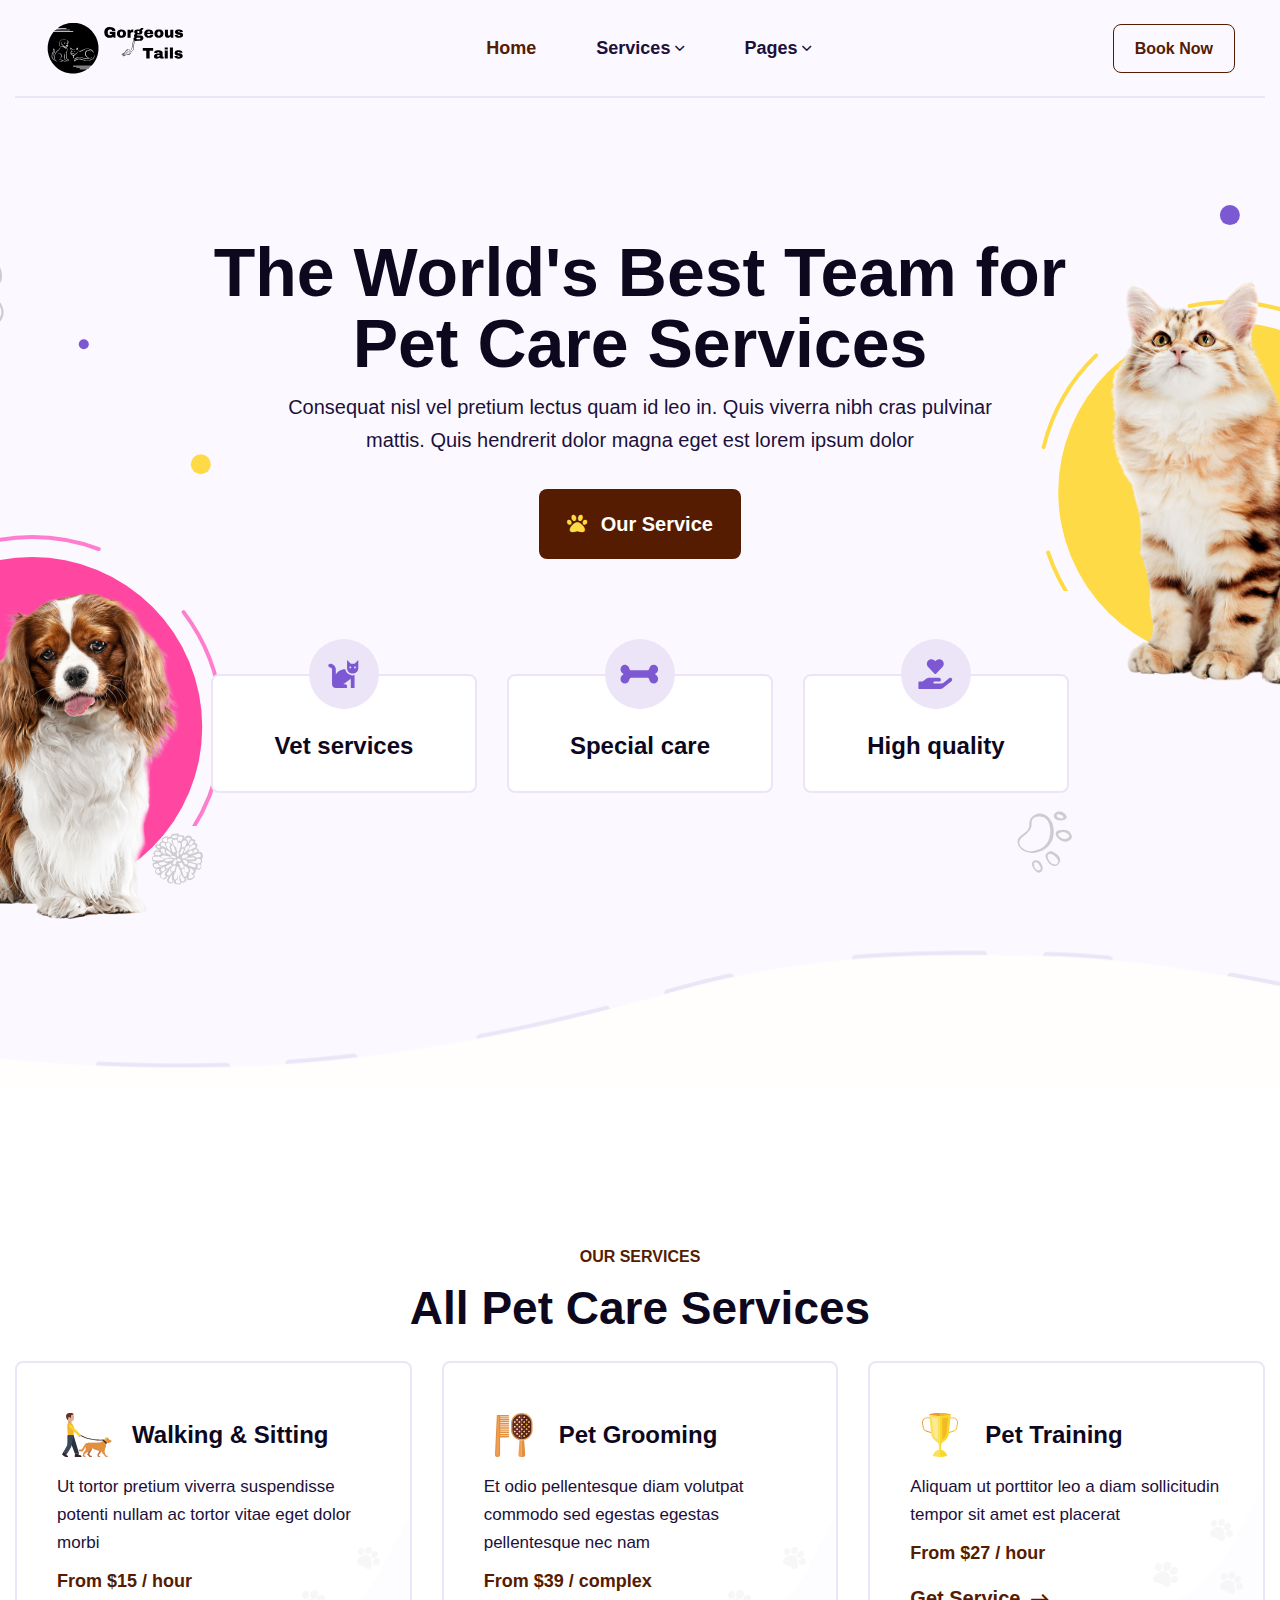
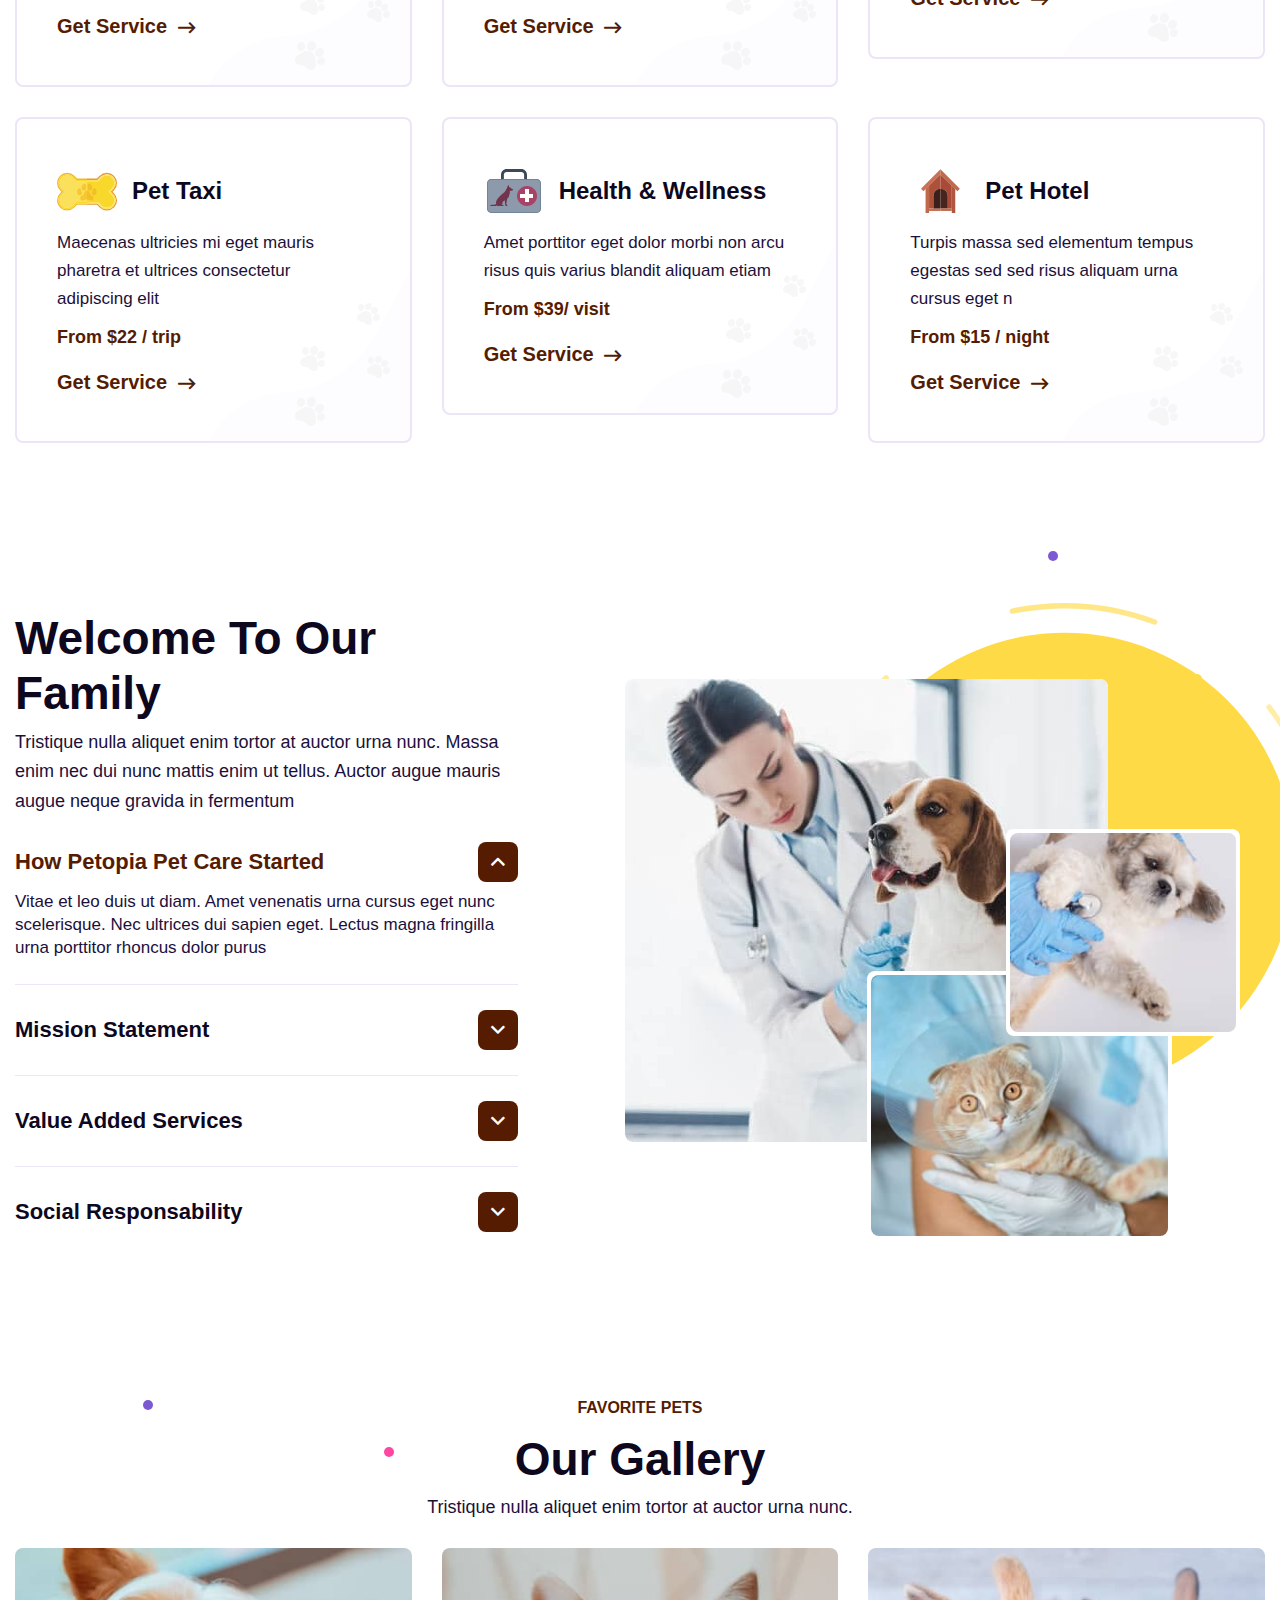
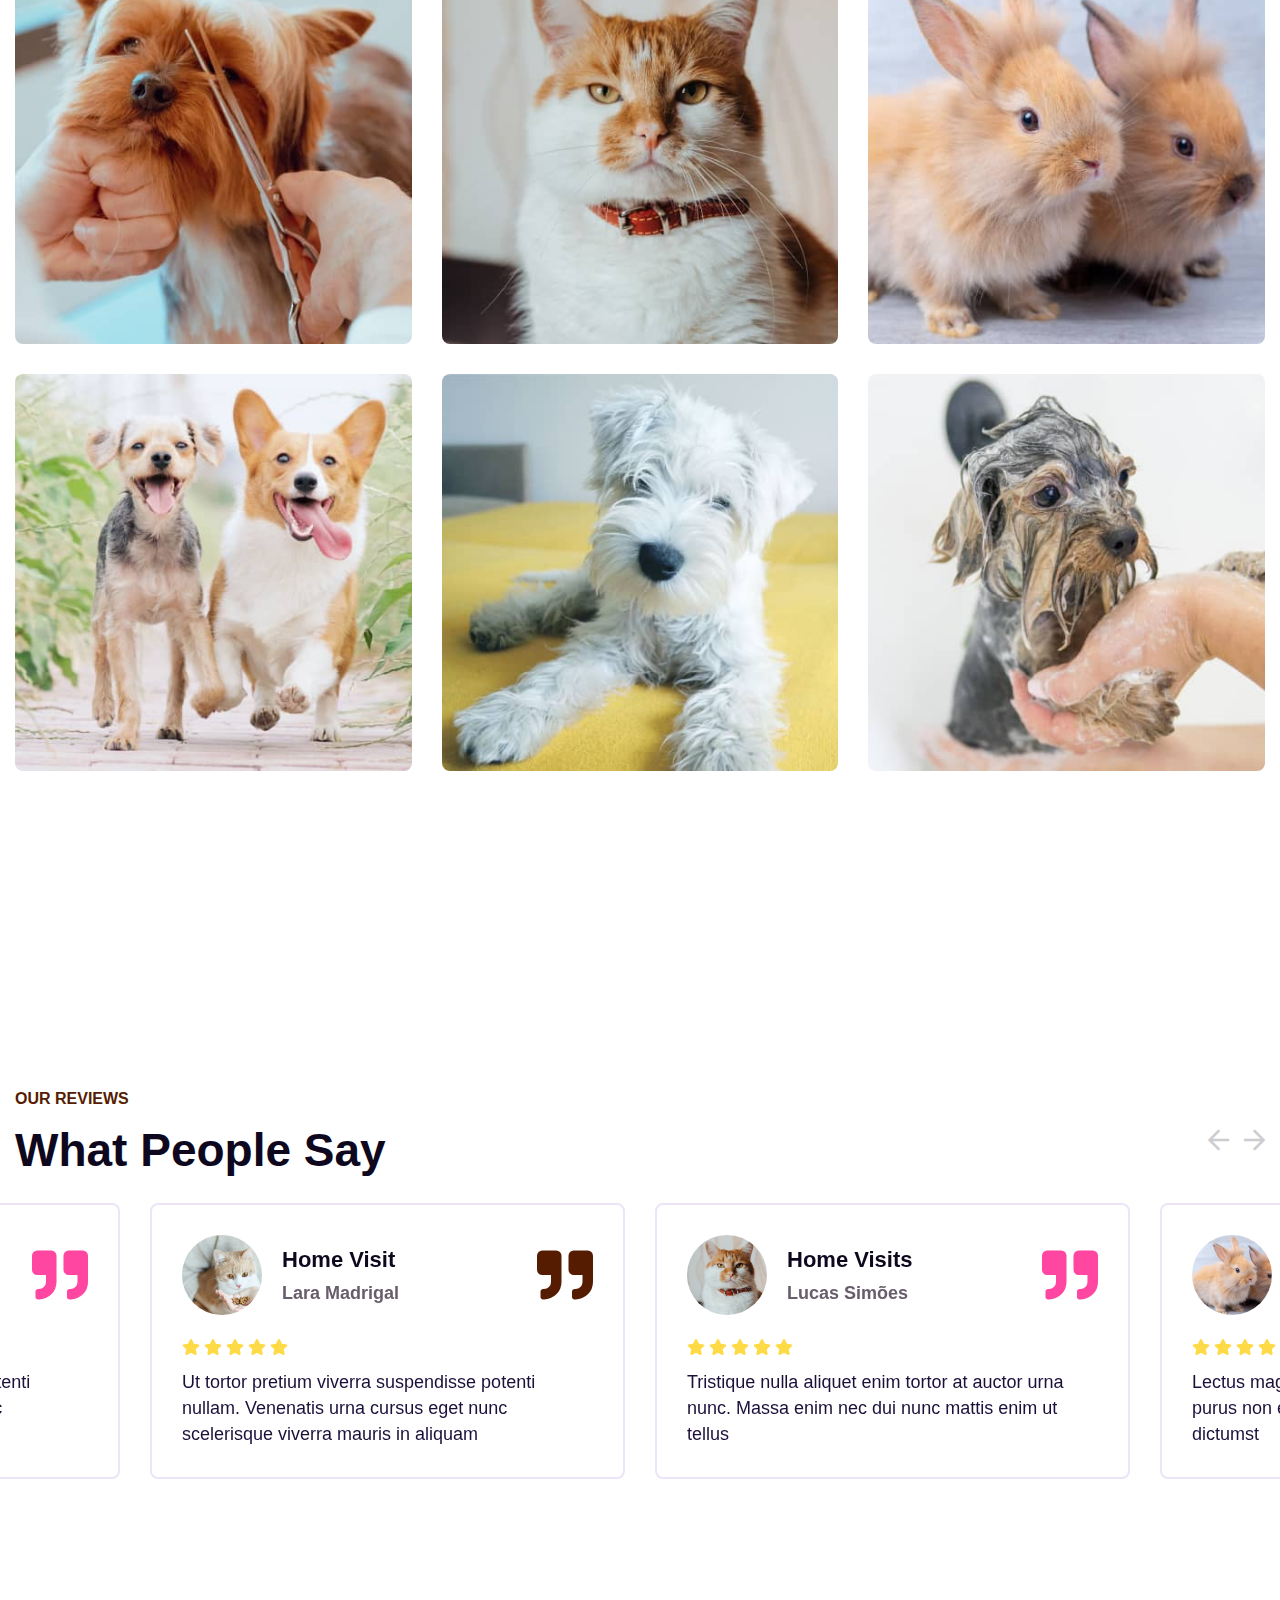
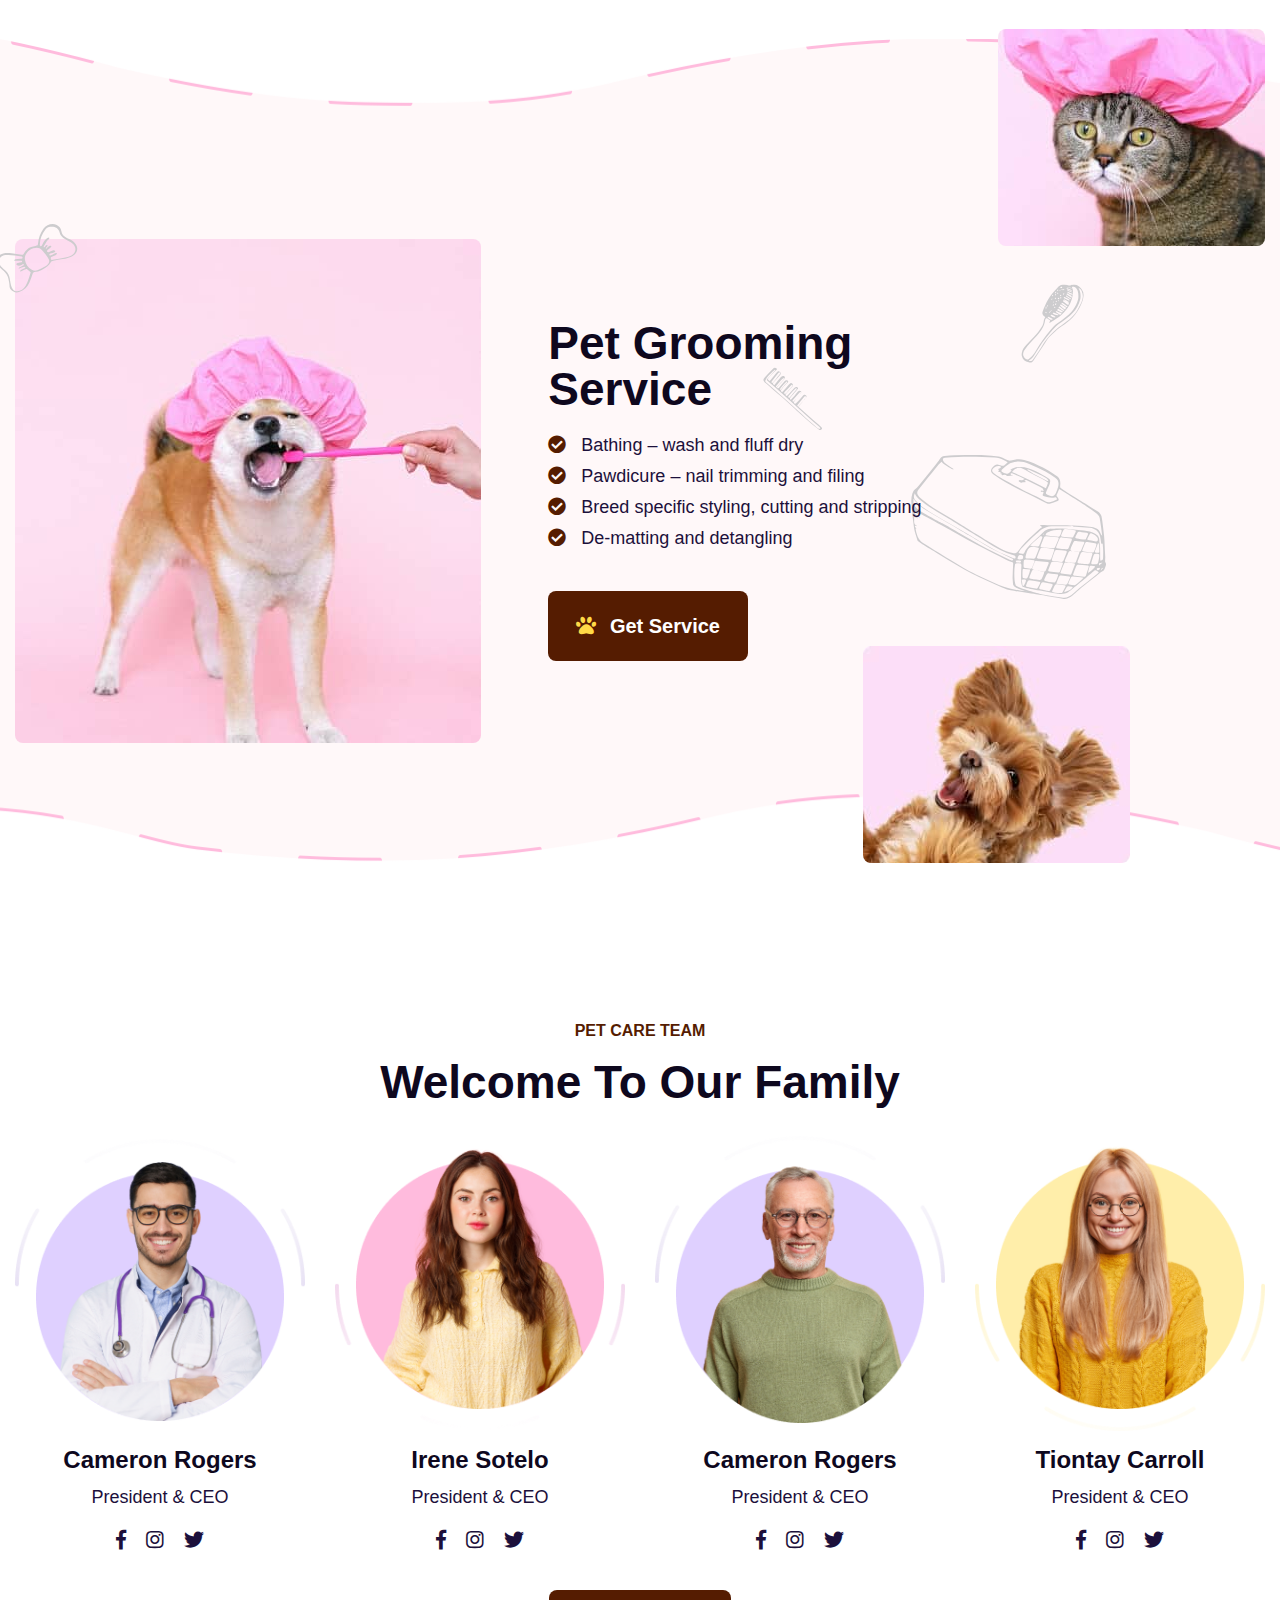
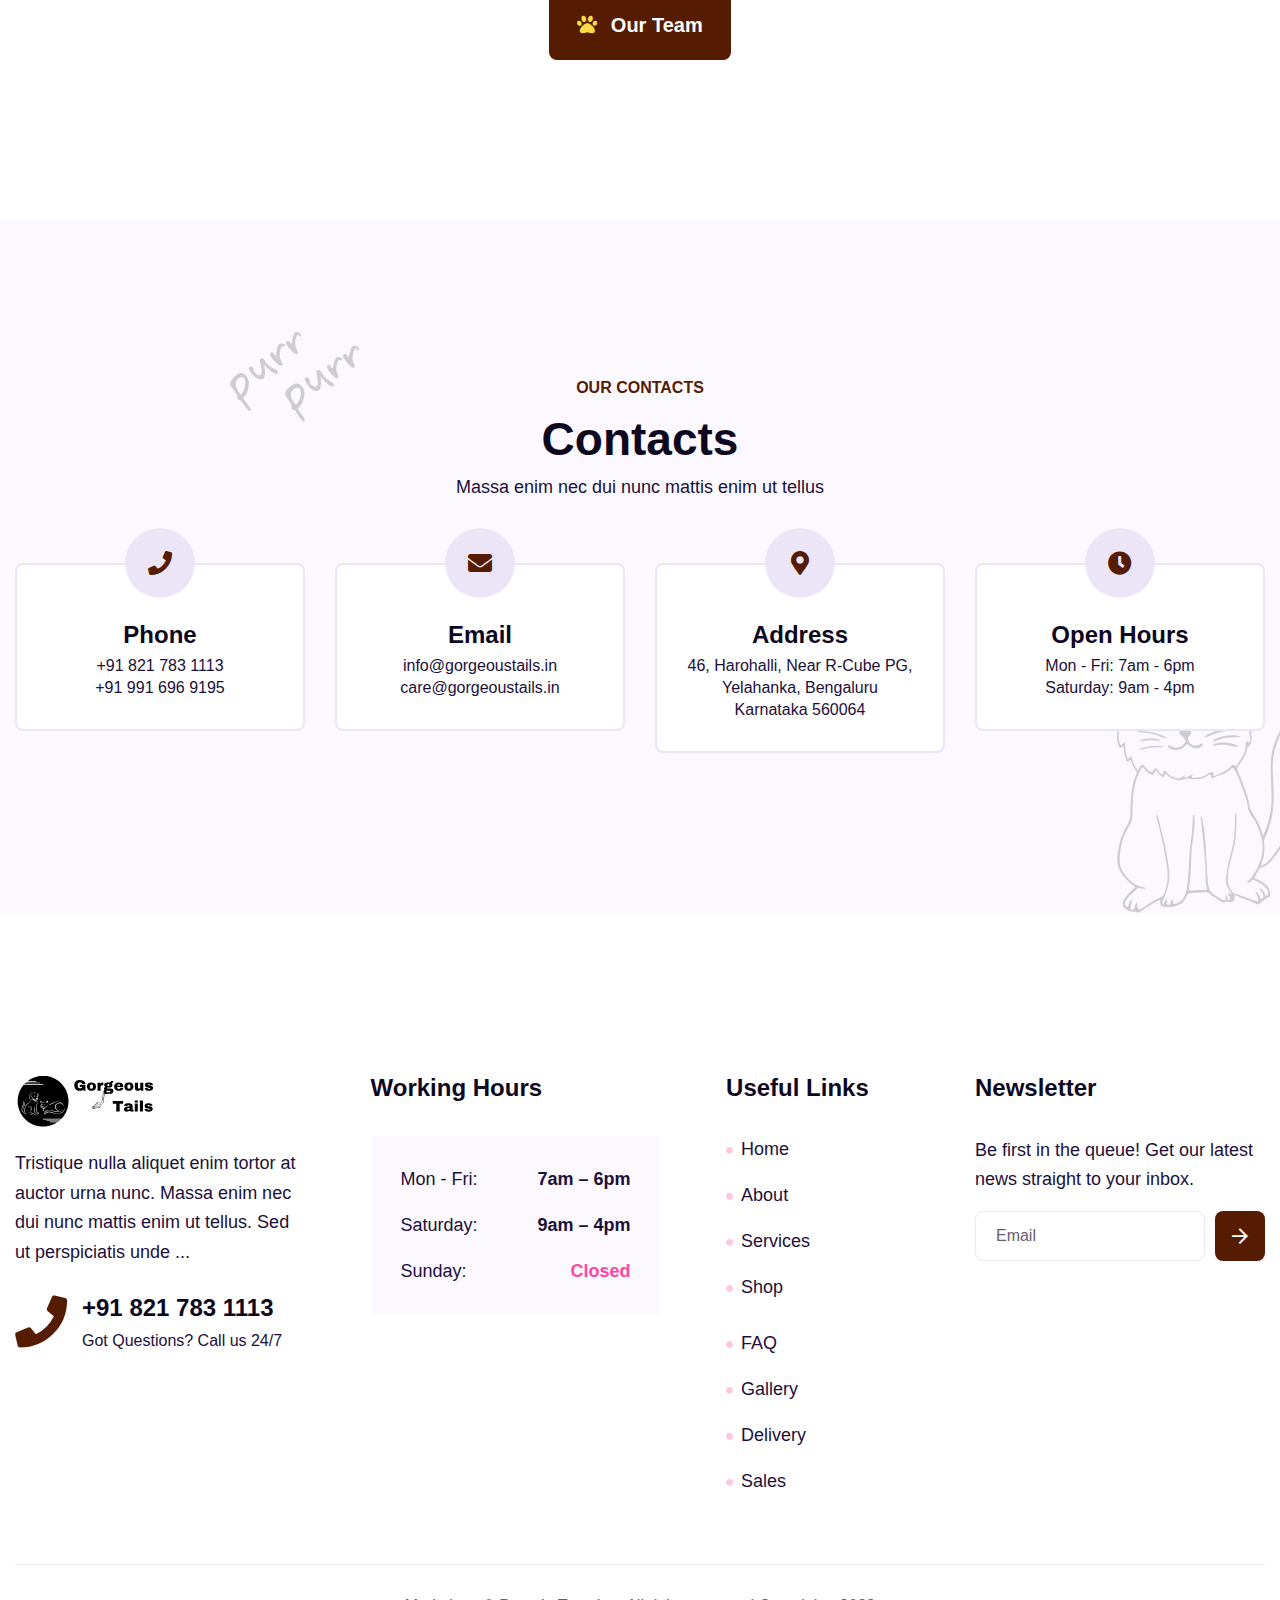
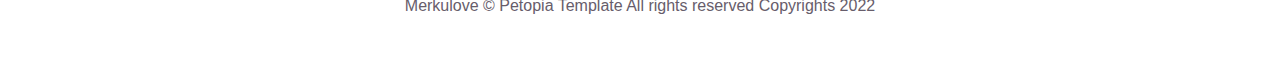
==== index.html @ 5d63a5ac "Adding the initial files" ====
<!doctype html>
<html lang="zxx">
<!-- Mirrored from html.merku.love/petopia/index_1.html by HTTrack Website Copier/3.x [XR&CO'2014], Wed, 21 Jun 2023 06:41:28 GMT -->

<head>
  <meta charset="utf-8">
  <meta name="viewport" content="width=device-width,initial-scale=1,shrink-to-fit=no">
  <meta http-equiv="x-ua-compatible" content="ie=edge">
  <title>Home V1 - Petopia – Pet Care Service Template</title>
  <link rel="shortcut icon" href="assets/images/logo/favourite_icon.svg">
  <link rel="stylesheet" type="text/css" href="assets/css/all.css">
</head>

<body>
  <div class="body_wrap">
    <div class="backtotop"><a href="#" class="scroll"><i class="far fa-arrow-up"></i></a></div>
    <header class="header_section header_boxed">
      <div class="container">
        <div class="box_wrap d-flex align-items-center justify-content-between">
          <div class="site_logo"><a href="index.html"><img class="logo_before" src="assets/images/logo/logo.svg"
                alt="Gorgeous Tails"></a></div>
          <nav class="main_menu navbar navbar-expand-lg">
            <div class="main_menu_inner collapse navbar-collapse" id="main_menu_dropdown">
              <ul class="main_menu_list unorder_list_center">
                <li class="active"><a class="nav-link" href="index.html" id="home_submenu" role="button" aria-expanded="false">Home</a>
                </li>
                <li class="dropdown"><a class="nav-link" href="#" id="service_submenu" role="button"
                    data-bs-toggle="dropdown" aria-expanded="false">Services</a>
                  <ul class="dropdown-menu" aria-labelledby="service_submenu">
                    <li><a href="service.html">Our Service</a></li>
                    <li><a href="service_details.html">Service Details</a></li>
                    <li><a href="gallery.html">Our Gallery</a></li>
                  </ul>
                </li>
                <li class="dropdown"><a class="nav-link" href="#" id="pages_submenu" role="button"
                    data-bs-toggle="dropdown" aria-expanded="false">Pages</a>
                  <ul class="dropdown-menu" aria-labelledby="pages_submenu">
                    <li><a href="about.html">About Us</a></li>
                    <li><a href="contact.html">Contact Us</a></li>
                  </ul>
                </li>
              </ul>
            </div>
          </nav>
          <ul class="header_btns_group unorder_list_right">
            <a href="book-now.html" class="cart_btn" role="button">Book Now</a>
          </ul>
        </div>
      </div>
    </header>
    <main>
      <section class="banner_section banner_style_1 decoration_wrap"
        style="background-image: url('assets/images/background/shape_bg_1.png');">
        <div class="section_overlay" style="background-image: url('assets/images/overlay/shapes_overlay_1.svg');"></div>
        <div class="container">
          <div class="banner_content">
            <h1 class="banner_title">The World's Best Team for Pet Care Services</h1>
            <p class="banner_description">Consequat nisl vel pretium lectus quam id leo in. Quis viverra nibh cras
              pulvinar mattis. Quis hendrerit dolor magna eget est lorem ipsum dolor</p><a class="btn btn_primary"
              href="service.html"><i class="fas fa-paw"></i> Our Service</a>
            <div class="banner_services_wrap row">
              <div class="col">
                <div class="iconbox_item iconbox_overicon">
                  <div class="item_icon"><svg width="31" height="30" viewBox="0 0 31 30" fill="none"
                      xmlns="http://www.w3.org/2000/svg">
                      <path
                        d="M17.291 10.3611C16.1191 10.3611 11.0215 10.4783 7.79883 15.4001V10.3611C7.79883 7.31421 5.2207 4.73608 2.17383 4.73608C1.11914 4.73608 0.298828 5.61499 0.298828 6.61108C0.298828 7.66577 1.11914 8.48608 2.17383 8.48608C3.16992 8.48608 4.04883 9.36499 4.04883 10.3611V25.3611C4.04883 27.4705 5.68945 29.1111 7.79883 29.1111H18.1113C18.5801 29.1111 19.0488 28.7009 19.0488 28.1736V27.2361C19.0488 26.24 18.1699 25.3611 17.1738 25.3611H15.2988L22.7988 19.7361V28.1736C22.7988 28.7009 23.209 29.1111 23.7363 29.1111H25.6113C26.0801 29.1111 26.5488 28.7009 26.5488 28.1736V16.1033C25.9043 16.2791 25.3184 16.3962 24.6738 16.3962C21.041 16.3962 17.9941 13.8181 17.291 10.3611ZM26.5488 4.73608H22.7988L19.0488 0.986084V8.89624C19.0488 12.0017 21.5098 14.5212 24.6738 14.5212C27.7793 14.5212 30.2988 12.0017 30.2988 8.89624V0.986084L26.5488 4.73608ZM22.3301 9.42358C21.8027 9.42358 21.3926 9.01343 21.3926 8.48608C21.3926 8.01733 21.8027 7.54858 22.3301 7.54858C22.7988 7.54858 23.2676 8.01733 23.2676 8.48608C23.2676 9.01343 22.7988 9.42358 22.3301 9.42358ZM27.0176 9.42358C26.4902 9.42358 26.0801 9.01343 26.0801 8.48608C26.0801 8.01733 26.4902 7.54858 27.0176 7.54858C27.4863 7.54858 27.9551 8.01733 27.9551 8.48608C27.9551 9.01343 27.4863 9.42358 27.0176 9.42358Z"
                        fill="#7C58D3" />
                    </svg></div>
                  <div class="item_content">
                    <h3 class="item_title mb-0">Vet services</h3>
                  </div><a class="item_global_link" href="service.html"></a>
                </div>
              </div>
              <div class="col">
                <div class="iconbox_item iconbox_overicon">
                  <div class="item_icon"><svg width="39" height="20" viewBox="0 0 39 20" fill="none"
                      xmlns="http://www.w3.org/2000/svg">
                      <path
                        d="M35.6465 9.46655C35.373 9.58374 35.2363 9.79858 35.2363 10.1111C35.2363 10.4236 35.373 10.6384 35.6465 10.7556C36.3887 11.1462 36.9746 11.6931 37.4043 12.3962C37.834 13.0994 38.0488 13.8611 38.0488 14.6814V15.1501C38.0488 16.322 37.6191 17.3376 36.7598 18.197C35.9004 19.0564 34.8848 19.4861 33.7129 19.4861C32.7754 19.4861 31.916 19.2126 31.1348 18.6658C30.3926 18.1189 29.8652 17.3962 29.5527 16.4978C29.5527 16.4587 29.4941 16.283 29.377 15.9705C29.2598 15.6189 29.1816 15.4041 29.1426 15.3259C29.1035 15.2087 29.0254 15.033 28.9082 14.7986C28.791 14.5251 28.6543 14.3494 28.498 14.2712C28.3809 14.1931 28.2246 14.115 28.0293 14.0369C27.834 13.9197 27.5996 13.8611 27.3262 13.8611H11.2715C11.0762 13.8611 10.9004 13.8806 10.7441 13.9197C10.5879 13.9587 10.4512 14.0173 10.334 14.0955C10.2168 14.1345 10.0996 14.2322 9.98242 14.3884C9.9043 14.5056 9.82617 14.6033 9.74805 14.6814C9.66992 14.7595 9.5918 14.8962 9.51367 15.0916C9.43555 15.2869 9.37695 15.4431 9.33789 15.5603C9.33789 15.6384 9.29883 15.7947 9.2207 16.0291C9.14258 16.2634 9.08398 16.4197 9.04492 16.4978C8.73242 17.3962 8.18555 18.1189 7.4043 18.6658C6.66211 19.2126 5.82227 19.4861 4.88477 19.4861C3.71289 19.4861 2.69727 19.0564 1.83789 18.197C0.978516 17.3376 0.548828 16.322 0.548828 15.1501V14.6814C0.548828 13.8611 0.763672 13.0994 1.19336 12.3962C1.62305 11.6931 2.20898 11.1462 2.95117 10.7556C3.22461 10.6384 3.36133 10.4236 3.36133 10.1111C3.36133 9.79858 3.22461 9.58374 2.95117 9.46655C2.20898 9.07593 1.62305 8.52905 1.19336 7.82593C0.763672 7.1228 0.548828 6.36108 0.548828 5.54077V5.07202C0.548828 3.90015 0.978516 2.88452 1.83789 2.02515C2.69727 1.16577 3.71289 0.736084 4.88477 0.736084C5.50977 0.736084 6.0957 0.872803 6.64258 1.14624C7.22852 1.38062 7.7168 1.73218 8.10742 2.20093C8.53711 2.63062 8.84961 3.13843 9.04492 3.72437C9.04492 3.76343 9.10352 3.95874 9.2207 4.3103C9.33789 4.6228 9.41602 4.83765 9.45508 4.95483C9.49414 5.03296 9.57227 5.20874 9.68945 5.48218C9.80664 5.71655 9.92383 5.8728 10.041 5.95093C10.1973 6.02905 10.373 6.12671 10.5684 6.2439C10.7637 6.32202 10.998 6.36108 11.2715 6.36108H27.3262C27.5215 6.36108 27.6973 6.34155 27.8535 6.30249C28.0488 6.26343 28.2051 6.1853 28.3223 6.06812C28.4785 5.95093 28.5957 5.85327 28.6738 5.77515C28.791 5.69702 28.8887 5.54077 28.9668 5.3064C29.084 5.07202 29.1426 4.91577 29.1426 4.83765C29.1816 4.75952 29.2598 4.56421 29.377 4.25171C29.4941 3.93921 29.5527 3.76343 29.5527 3.72437C29.8652 2.82593 30.3926 2.10327 31.1348 1.5564C31.916 1.00952 32.7754 0.736084 33.7129 0.736084C34.8848 0.736084 35.9004 1.16577 36.7598 2.02515C37.6191 2.88452 38.0488 3.90015 38.0488 5.07202V5.54077C38.0488 6.36108 37.834 7.1228 37.4043 7.82593C36.9746 8.52905 36.3887 9.07593 35.6465 9.46655Z"
                        fill="#7C58D3" />
                    </svg></div>
                  <div class="item_content">
                    <h3 class="item_title mb-0">Special care</h3>
                  </div><a class="item_global_link" href="service.html"></a>
                </div>
              </div>
              <div class="col">
                <div class="iconbox_item iconbox_overicon">
                  <div class="item_icon"><svg width="35" height="32" viewBox="0 0 35 32" fill="none"
                      xmlns="http://www.w3.org/2000/svg">
                      <path
                        d="M16.5371 15.7595L10.1504 9.07983C9.25195 8.14233 8.82227 6.97046 8.86133 5.56421C8.93945 4.15796 9.48633 3.02515 10.502 2.16577C11.4004 1.38452 12.4355 1.05249 13.6074 1.16968C14.8184 1.2478 15.834 1.71655 16.6543 2.57593L17.2988 3.27905L17.9434 2.57593C18.8027 1.71655 19.8184 1.2478 20.9902 1.16968C22.1621 1.05249 23.1973 1.38452 24.0957 2.16577C25.1504 3.02515 25.6973 4.15796 25.7363 5.56421C25.8145 6.97046 25.3848 8.14233 24.4473 9.07983L18.0605 15.7595C17.8262 15.9939 17.5723 16.1111 17.2988 16.1111C17.0254 16.1111 16.7715 15.9939 16.5371 15.7595ZM33.5293 20.3298C33.998 20.7205 34.2129 21.2087 34.1738 21.7947C34.1738 22.3806 33.9395 22.8494 33.4707 23.2009L24.623 30.2908C23.9199 30.8376 23.1387 31.1111 22.2793 31.1111H1.36133C1.08789 31.1111 0.853516 31.0134 0.658203 30.8181C0.501953 30.6619 0.423828 30.447 0.423828 30.1736V24.5486C0.423828 24.2751 0.501953 24.0603 0.658203 23.9041C0.853516 23.7087 1.08789 23.6111 1.36133 23.6111H4.58398L7.33789 21.3845C8.58789 20.3689 10.0332 19.8611 11.6738 19.8611H21.0488C21.6348 19.8611 22.1035 20.0955 22.4551 20.5642C22.8457 20.9939 23.002 21.4822 22.9238 22.0291C22.8457 22.4978 22.6113 22.8884 22.2207 23.2009C21.8301 23.4744 21.4004 23.6111 20.9316 23.6111H16.3613C16.0879 23.6111 15.8535 23.7087 15.6582 23.9041C15.502 24.0603 15.4238 24.2751 15.4238 24.5486C15.4238 24.822 15.502 25.0564 15.6582 25.2517C15.8535 25.408 16.0879 25.4861 16.3613 25.4861H23.2754C24.1738 25.4861 24.9551 25.2126 25.6191 24.6658L31.0684 20.3298C31.4199 20.0173 31.8301 19.8611 32.2988 19.8611C32.7676 19.8611 33.1777 20.0173 33.5293 20.3298Z"
                        fill="#7C58D3" />
                    </svg></div>
                  <div class="item_content">
                    <h3 class="item_title mb-0">High quality</h3>
                  </div><a class="item_global_link" href="service.html"></a>
                </div>
              </div>
            </div>
          </div>
        </div>
        <div class="decoration_item shape_1"><svg width="385" height="384" viewBox="0 0 385 384" fill="none"
            xmlns="http://www.w3.org/2000/svg">
            <circle cx="192.243" cy="192" r="190" stroke="url(#shape_circle_1)" stroke-width="4" stroke-linecap="round"
              stroke-dasharray="107 107" />
            <circle cx="192.243" cy="192" r="170" fill="#FFDA47" />
            <defs>
              <linearGradient id="shape_circle_1" x1="-30.159" y1="-153.951" x2="-30.159" y2="290.853"
                gradientUnits="userSpaceOnUse">
                <stop offset="1" stop-color="#FFDA47" />
                <stop offset="1" stop-color="#FFDA47" stop-opacity="0.01" />
              </linearGradient>
            </defs>
          </svg></div>
        <div class="decoration_item shape_2"><svg width="385" height="384" viewBox="0 0 385 384" fill="none"
            xmlns="http://www.w3.org/2000/svg">
            <circle cx="192.243" cy="192" r="190" stroke="url(#shape_circle_2)" stroke-width="4" stroke-linecap="round"
              stroke-dasharray="107 107" />
            <circle cx="192.243" cy="192" r="170" fill="#FF47A2" />
            <defs>
              <linearGradient id="shape_circle_2" x1="-30.159" y1="-153.951" x2="-30.159" y2="290.853"
                gradientUnits="userSpaceOnUse">
                <stop offset="1" stop-color="#FF7DCF" />
                <stop offset="1" stop-color="#FF47A2" stop-opacity="0.01" />
              </linearGradient>
            </defs>
          </svg></div>
        <div class="decoration_item chat_img_1"><img src="assets/images/banner/cat_img_1.png" alt="Cat Image"></div>
        <div class="decoration_item chat_img_2"><img src="assets/images/banner/cat_img_2.png" alt="Cat Image"></div>
      </section>
      <section class="service_section section_space_lg pb-0">
        <div class="container">
          <div class="section_title text-center">
            <h2 class="title_text mb-0"><span class="sub_title">Our Services</span> All Pet Care Services</h2>
          </div>
          <div class="row justify-content-center">
            <div class="col col-lg-4">
              <div class="service_item" style="background-image: url('assets/images/shape/shape_path_1.svg');">
                <div class="title_wrap">
                  <div class="item_icon"><img src="assets/images/icon/icon_pet_walking.svg" alt="Pet Walking"></div>
                  <h3 class="item_title mb-0">Walking & Sitting</h3>
                </div>
                <p>Ut tortor pretium viverra suspendisse potenti nullam ac tortor vitae eget dolor morbi</p>
                <div class="item_price"><span>From $15 / hour</span></div><a class="btn_unfill"
                  href="service_details.html"><span>Get Service</span> <i class="far fa-long-arrow-right"></i></a>
                <div class="decoration_image"><img src="assets/images/shape/shape_paws.svg" alt="Pet Paws"></div>
              </div>
            </div>
            <div class="col col-lg-4">
              <div class="service_item" style="background-image: url('assets/images/shape/shape_path_1.svg');">
                <div class="title_wrap">
                  <div class="item_icon"><img src="assets/images/icon/icon_pet_grooming.svg" alt="Pet Grooming"></div>
                  <h3 class="item_title mb-0">Pet Grooming</h3>
                </div>
                <p>Et odio pellentesque diam volutpat commodo sed egestas egestas pellentesque nec nam</p>
                <div class="item_price"><span>From $39 / complex</span></div><a class="btn_unfill"
                  href="service_details.html"><span>Get Service</span> <i class="far fa-long-arrow-right"></i></a>
                <div class="decoration_image"><img src="assets/images/shape/shape_paws.svg" alt="Pet Paws"></div>
              </div>
            </div>
            <div class="col col-lg-4">
              <div class="service_item" style="background-image: url('assets/images/shape/shape_path_1.svg');">
                <div class="title_wrap">
                  <div class="item_icon"><img src="assets/images/icon/icon_pet_training.svg" alt="Pet Training"></div>
                  <h3 class="item_title mb-0">Pet Training</h3>
                </div>
                <p>Aliquam ut porttitor leo a diam sollicitudin tempor sit amet est placerat</p>
                <div class="item_price"><span>From $27 / hour</span></div><a class="btn_unfill"
                  href="service_details.html"><span>Get Service</span> <i class="far fa-long-arrow-right"></i></a>
                <div class="decoration_image"><img src="assets/images/shape/shape_paws.svg" alt="Pet Paws"></div>
              </div>
            </div>
            <div class="col col-lg-4">
              <div class="service_item" style="background-image: url('assets/images/shape/shape_path_1.svg');">
                <div class="title_wrap">
                  <div class="item_icon"><img src="assets/images/icon/icon_pet_taxi.svg" alt="Pet Taxi"></div>
                  <h3 class="item_title mb-0">Pet Taxi</h3>
                </div>
                <p>Maecenas ultricies mi eget mauris pharetra et ultrices consectetur adipiscing elit</p>
                <div class="item_price"><span>From $22 / trip</span></div><a class="btn_unfill"
                  href="service_details.html"><span>Get Service</span> <i class="far fa-long-arrow-right"></i></a>
                <div class="decoration_image"><img src="assets/images/shape/shape_paws.svg" alt="Pet Paws"></div>
              </div>
            </div>
            <div class="col col-lg-4">
              <div class="service_item" style="background-image: url('assets/images/shape/shape_path_1.svg');">
                <div class="title_wrap">
                  <div class="item_icon"><img src="assets/images/icon/icon_pet_health.svg" alt="Pet Health & Wellness">
                  </div>
                  <h3 class="item_title mb-0">Health & Wellness</h3>
                </div>
                <p>Amet porttitor eget dolor morbi non arcu risus quis varius blandit aliquam etiam</p>
                <div class="item_price"><span>From $39/ visit</span></div><a class="btn_unfill"
                  href="service_details.html"><span>Get Service</span> <i class="far fa-long-arrow-right"></i></a>
                <div class="decoration_image"><img src="assets/images/shape/shape_paws.svg" alt="Pet Paws"></div>
              </div>
            </div>
            <div class="col col-lg-4">
              <div class="service_item" style="background-image: url('assets/images/shape/shape_path_1.svg');">
                <div class="title_wrap">
                  <div class="item_icon"><img src="assets/images/icon/icon_pet_hotel.svg" alt="Pet Hotel"></div>
                  <h3 class="item_title mb-0">Pet Hotel</h3>
                </div>
                <p>Turpis massa sed elementum tempus egestas sed sed risus aliquam urna cursus eget n</p>
                <div class="item_price"><span>From $15 / night</span></div><a class="btn_unfill"
                  href="service_details.html"><span>Get Service</span> <i class="far fa-long-arrow-right"></i></a>
                <div class="decoration_image"><img src="assets/images/shape/shape_paws.svg" alt="Pet Paws"></div>
              </div>
            </div>
          </div>
        </div>
      </section>
      <section class="about_section section_space_lg pb-0 decoration_wrap">
        <div class="container">
          <div class="row align-items-center justify-content-lg-between">
            <div class="col col-lg-5">
              <div class="section_title">
                <h2 class="title_text">Welcome To Our Family</h2>
                <p>Tristique nulla aliquet enim tortor at auctor urna nunc. Massa enim nec dui nunc mattis enim ut
                  tellus. Auctor augue mauris augue neque gravida in fermentum</p>
              </div>
              <div class="accordion" id="faq_accordion">
                <div class="accordion-item"><button class="accordion-button" type="button" data-bs-toggle="collapse"
                    data-bs-target="#faq_collapse_1" aria-expanded="true" aria-controls="faq_collapse_1">How Petopia Pet
                    Care Started</button>
                  <div id="faq_collapse_1" class="accordion-collapse collapse show" data-bs-parent="#faq_accordion">
                    <div class="accordion-body">
                      <p class="m-0">Vitae et leo duis ut diam. Amet venenatis urna cursus eget nunc scelerisque. Nec
                        ultrices dui sapien eget. Lectus magna fringilla urna porttitor rhoncus dolor purus</p>
                    </div>
                  </div>
                </div>
                <div class="accordion-item"><button class="accordion-button collapsed" type="button"
                    data-bs-toggle="collapse" data-bs-target="#faq_collapse_2" aria-expanded="false"
                    aria-controls="faq_collapse_2">Mission Statement</button>
                  <div id="faq_collapse_2" class="accordion-collapse collapse" data-bs-parent="#faq_accordion">
                    <div class="accordion-body">
                      <p class="m-0">Vitae et leo duis ut diam. Amet venenatis urna cursus eget nunc scelerisque. Nec
                        ultrices dui sapien eget. Lectus magna fringilla urna porttitor rhoncus dolor purus</p>
                    </div>
                  </div>
                </div>
                <div class="accordion-item"><button class="accordion-button collapsed" type="button"
                    data-bs-toggle="collapse" data-bs-target="#faq_collapse_3" aria-expanded="false"
                    aria-controls="faq_collapse_3">Value Added Services</button>
                  <div id="faq_collapse_3" class="accordion-collapse collapse" data-bs-parent="#faq_accordion">
                    <div class="accordion-body">
                      <p class="m-0">Vitae et leo duis ut diam. Amet venenatis urna cursus eget nunc scelerisque. Nec
                        ultrices dui sapien eget. Lectus magna fringilla urna porttitor rhoncus dolor purus</p>
                    </div>
                  </div>
                </div>
                <div class="accordion-item"><button class="accordion-button collapsed" type="button"
                    data-bs-toggle="collapse" data-bs-target="#faq_collapse_4" aria-expanded="false"
                    aria-controls="faq_collapse_4">Social Responsability</button>
                  <div id="faq_collapse_4" class="accordion-collapse collapse" data-bs-parent="#faq_accordion">
                    <div class="accordion-body">
                      <p class="m-0">Vitae et leo duis ut diam. Amet venenatis urna cursus eget nunc scelerisque. Nec
                        ultrices dui sapien eget. Lectus magna fringilla urna porttitor rhoncus dolor purus</p>
                    </div>
                  </div>
                </div>
              </div>
            </div>
            <div class="col col-lg-6">
              <div class="about_image_1">
                <div class="image_1 p-0"><img src="assets/images/about/about_img_1.jpg" alt="Pet Doctor"></div>
                <div class="image_2"><img src="assets/images/about/about_img_2.jpg" alt="Cat Image"></div>
                <div class="image_3"><img src="assets/images/about/about_img_3.jpg" alt="Dog Image"></div>
                <div class="shape_img_1"><img src="assets/images/shape/shape_circle_1.svg" alt="Yellow Circle"></div>
              </div>
            </div>
          </div>
        </div>
        <div class="decoration_item shape_dot_1"><img src="assets/images/shape/shape_dot_group_1.svg"
            alt="Colorful Dots"></div>
      </section>
      <section class="gallery_section section_space_lg decoration_wrap">
        <div class="container">
          <div class="section_title text-center">
            <h2 class="title_text"><span class="sub_title">favorite pets</span> Our Gallery</h2>
            <p class="mb-0">Tristique nulla aliquet enim tortor at auctor urna nunc.</p>
          </div>
          <div class="row">
            <div class="col col-lg-4 col-md-6 col-sm-6">
              <div class="gallery_item">
                <div class="item_image"><img src="assets/images/gallery/gallery_img_1.jpg" alt="Pet Image"></div><a
                  class="item_content" href="#!"><span class="d-block"><small>SERVICES</small></span> <strong
                    class="d-block">Cat Grooming</strong></a>
              </div>
            </div>
            <div class="col col-lg-4 col-md-6 col-sm-6">
              <div class="gallery_item">
                <div class="item_image"><img src="assets/images/gallery/gallery_img_2.jpg" alt="Pet Image"></div><a
                  class="item_content" href="#!"><span class="d-block"><small>SERVICES</small></span> <strong
                    class="d-block">Cat Grooming</strong></a>
              </div>
            </div>
            <div class="col col-lg-4 col-md-6 col-sm-6">
              <div class="gallery_item">
                <div class="item_image"><img src="assets/images/gallery/gallery_img_3.jpg" alt="Pet Image"></div><a
                  class="item_content" href="#!"><span class="d-block"><small>SERVICES</small></span> <strong
                    class="d-block">Cat Grooming</strong></a>
              </div>
            </div>
            <div class="col col-lg-4 col-md-6 col-sm-6">
              <div class="gallery_item">
                <div class="item_image"><img src="assets/images/gallery/gallery_img_4.jpg" alt="Pet Image"></div><a
                  class="item_content" href="#!"><span class="d-block"><small>SERVICES</small></span> <strong
                    class="d-block">Cat Grooming</strong></a>
              </div>
            </div>
            <div class="col col-lg-4 col-md-6 col-sm-6">
              <div class="gallery_item">
                <div class="item_image"><img src="assets/images/gallery/gallery_img_5.jpg" alt="Pet Image"></div><a
                  class="item_content" href="#!"><span class="d-block"><small>SERVICES</small></span> <strong
                    class="d-block">Cat Grooming</strong></a>
              </div>
            </div>
            <div class="col col-lg-4 col-md-6 col-sm-6">
              <div class="gallery_item">
                <div class="item_image"><img src="assets/images/gallery/gallery_img_6.jpg" alt="Pet Image"></div><a
                  class="item_content" href="#!"><span class="d-block"><small>SERVICES</small></span> <strong
                    class="d-block">Cat Grooming</strong></a>
              </div>
            </div>
          </div>
        </div>
        <div class="decoration_item shape_dot_1"><img src="assets/images/shape/shape_dot_group_2.svg"
            alt="Colorful Dots"></div>
      </section>
      <section class="testimonial_section section_space_lg">
        <div class="container">
          <div class="section_title">
            <h2 class="title_text mb-0"><span class="sub_title">Our Reviews</span> What People Say</h2>
          </div>
        </div>
        <div class="testimonial_carousel">
          <div class="row common_carousel_3col" data-slick='{"dots": false, "centerMode": true}'>
            <div class="col carousel_item">
              <div class="testimonial_item">
                <div class="testimonial_admin">
                  <div class="admin_thumbnail"><img src="assets/images/meta/thumbnail_img_1.png"
                      alt="Pet Thumbnail Image"></div>
                  <div class="admin_info">
                    <h4 class="admin_name">Home Visits</h4><span class="admin_designation">Lucas Simões</span>
                  </div>
                </div>
                <ul class="rating_star">
                  <li><i class="fas fa-star"></i></li>
                  <li><i class="fas fa-star"></i></li>
                  <li><i class="fas fa-star"></i></li>
                  <li><i class="fas fa-star"></i></li>
                  <li><i class="fas fa-star"></i></li>
                </ul>
                <p class="mb-0">Tristique nulla aliquet enim tortor at auctor urna nunc. Massa enim nec dui nunc mattis
                  enim ut tellus</p><span class="quote_icon"><i class="fas fa-quote-right"></i></span>
              </div>
            </div>
            <div class="col carousel_item">
              <div class="testimonial_item">
                <div class="testimonial_admin">
                  <div class="admin_thumbnail"><img src="assets/images/meta/thumbnail_img_2.png"
                      alt="Pet Thumbnail Image"></div>
                  <div class="admin_info">
                    <h4 class="admin_name">Dog Boarding</h4><span class="admin_designation">Wilhelm Dowall</span>
                  </div>
                </div>
                <ul class="rating_star">
                  <li><i class="fas fa-star"></i></li>
                  <li><i class="fas fa-star"></i></li>
                  <li><i class="fas fa-star"></i></li>
                  <li><i class="fas fa-star"></i></li>
                  <li><i class="fas fa-star"></i></li>
                </ul>
                <p class="mb-0">Lectus magna fringilla urna porttitor rhoncus dolor purus non enim. Tellus in hac
                  habitasse platea dictumst</p><span class="quote_icon"><i class="fas fa-quote-right"></i></span>
              </div>
            </div>
            <div class="col carousel_item">
              <div class="testimonial_item">
                <div class="testimonial_admin">
                  <div class="admin_thumbnail"><img src="assets/images/meta/thumbnail_img_3.png"
                      alt="Pet Thumbnail Image"></div>
                  <div class="admin_info">
                    <h4 class="admin_name">Pet Training</h4><span class="admin_designation">Lara Madrigal</span>
                  </div>
                </div>
                <ul class="rating_star">
                  <li><i class="fas fa-star"></i></li>
                  <li><i class="fas fa-star"></i></li>
                  <li><i class="fas fa-star"></i></li>
                  <li><i class="fas fa-star"></i></li>
                  <li><i class="fas fa-star"></i></li>
                </ul>
                <p class="mb-0">Ut tortor pretium viverra suspendisse potenti nullam. Venenatis urna cursus eget nunc
                  scelerisque viverra mauris in aliquam</p><span class="quote_icon"><i
                    class="fas fa-quote-right"></i></span>
              </div>
            </div>
            <div class="col carousel_item">
              <div class="testimonial_item">
                <div class="testimonial_admin">
                  <div class="admin_thumbnail"><img src="assets/images/meta/thumbnail_img_4.png"
                      alt="Pet Thumbnail Image"></div>
                  <div class="admin_info">
                    <h4 class="admin_name">Home Visit</h4><span class="admin_designation">Lara Madrigal</span>
                  </div>
                </div>
                <ul class="rating_star">
                  <li><i class="fas fa-star"></i></li>
                  <li><i class="fas fa-star"></i></li>
                  <li><i class="fas fa-star"></i></li>
                  <li><i class="fas fa-star"></i></li>
                  <li><i class="fas fa-star"></i></li>
                </ul>
                <p class="mb-0">Ut tortor pretium viverra suspendisse potenti nullam. Venenatis urna cursus eget nunc
                  scelerisque viverra mauris in aliquam</p><span class="quote_icon"><i
                    class="fas fa-quote-right"></i></span>
              </div>
            </div>
            <div class="col carousel_item">
              <div class="testimonial_item">
                <div class="testimonial_admin">
                  <div class="admin_thumbnail"><img src="assets/images/meta/thumbnail_img_1.png"
                      alt="Pet Thumbnail Image"></div>
                  <div class="admin_info">
                    <h4 class="admin_name">Home Visits</h4><span class="admin_designation">Lucas Simões</span>
                  </div>
                </div>
                <ul class="rating_star">
                  <li><i class="fas fa-star"></i></li>
                  <li><i class="fas fa-star"></i></li>
                  <li><i class="fas fa-star"></i></li>
                  <li><i class="fas fa-star"></i></li>
                  <li><i class="fas fa-star"></i></li>
                </ul>
                <p class="mb-0">Tristique nulla aliquet enim tortor at auctor urna nunc. Massa enim nec dui nunc mattis
                  enim ut tellus</p><span class="quote_icon"><i class="fas fa-quote-right"></i></span>
              </div>
            </div>
            <div class="col carousel_item">
              <div class="testimonial_item">
                <div class="testimonial_admin">
                  <div class="admin_thumbnail"><img src="assets/images/meta/thumbnail_img_2.png"
                      alt="Pet Thumbnail Image"></div>
                  <div class="admin_info">
                    <h4 class="admin_name">Dog Boarding</h4><span class="admin_designation">Wilhelm Dowall</span>
                  </div>
                </div>
                <ul class="rating_star">
                  <li><i class="fas fa-star"></i></li>
                  <li><i class="fas fa-star"></i></li>
                  <li><i class="fas fa-star"></i></li>
                  <li><i class="fas fa-star"></i></li>
                  <li><i class="fas fa-star"></i></li>
                </ul>
                <p class="mb-0">Lectus magna fringilla urna porttitor rhoncus dolor purus non enim. Tellus in hac
                  habitasse platea dictumst</p><span class="quote_icon"><i class="fas fa-quote-right"></i></span>
              </div>
            </div>
            <div class="col carousel_item">
              <div class="testimonial_item">
                <div class="testimonial_admin">
                  <div class="admin_thumbnail"><img src="assets/images/meta/thumbnail_img_3.png"
                      alt="Pet Thumbnail Image"></div>
                  <div class="admin_info">
                    <h4 class="admin_name">Pet Training</h4><span class="admin_designation">Lara Madrigal</span>
                  </div>
                </div>
                <ul class="rating_star">
                  <li><i class="fas fa-star"></i></li>
                  <li><i class="fas fa-star"></i></li>
                  <li><i class="fas fa-star"></i></li>
                  <li><i class="fas fa-star"></i></li>
                  <li><i class="fas fa-star"></i></li>
                </ul>
                <p class="mb-0">Ut tortor pretium viverra suspendisse potenti nullam. Venenatis urna cursus eget nunc
                  scelerisque viverra mauris in aliquam</p><span class="quote_icon"><i
                    class="fas fa-quote-right"></i></span>
              </div>
            </div>
            <div class="col carousel_item">
              <div class="testimonial_item">
                <div class="testimonial_admin">
                  <div class="admin_thumbnail"><img src="assets/images/meta/thumbnail_img_4.png"
                      alt="Pet Thumbnail Image"></div>
                  <div class="admin_info">
                    <h4 class="admin_name">Home Visit</h4><span class="admin_designation">Lara Madrigal</span>
                  </div>
                </div>
                <ul class="rating_star">
                  <li><i class="fas fa-star"></i></li>
                  <li><i class="fas fa-star"></i></li>
                  <li><i class="fas fa-star"></i></li>
                  <li><i class="fas fa-star"></i></li>
                  <li><i class="fas fa-star"></i></li>
                </ul>
                <p class="mb-0">Ut tortor pretium viverra suspendisse potenti nullam. Venenatis urna cursus eget nunc
                  scelerisque viverra mauris in aliquam</p><span class="quote_icon"><i
                    class="fas fa-quote-right"></i></span>
              </div>
            </div>
          </div>
          <div class="carousel_arrow">
            <div class="container"><button type="button" class="cc3c_left_arrow"><i
                  class="far fa-arrow-left"></i></button> <button type="button" class="cc3c_right_arrow"><i
                  class="far fa-arrow-right"></i></button></div>
          </div>
        </div>
      </section>
      <section class="feature_service decoration_wrap"
        style="background-image: url('assets/images/background/shape_bg_2.png');">
        <div class="container">
          <div class="row align-items-center">
            <div class="col col-lg-5">
              <div class="feature_image">
                <div class="image_wrap"><img src="assets/images/feature/feature_img_1.jpg"
                    alt="Pet Grooming Service Image"></div>
                <div class="shape_image_1"><img src="assets/images/shape/shape_butterfly.svg" alt="Butterfly Shape">
                </div>
              </div>
            </div>
            <div class="col col-lg-4">
              <div class="feature_content">
                <h2 class="item_title">Pet Grooming Service</h2>
                <ul class="icon_list unorder_list_block">
                  <li><i class="fas fa-check-circle"></i> <span>Bathing – wash and fluff dry</span></li>
                  <li><i class="fas fa-check-circle"></i> <span>Pawdicure – nail trimming and filing</span></li>
                  <li><i class="fas fa-check-circle"></i> <span>Breed specific styling, cutting and stripping</span>
                  </li>
                  <li><i class="fas fa-check-circle"></i> <span>De-matting and detangling</span></li>
                </ul><a class="btn btn_primary" href="service_details.html"><i class="fas fa-paw"></i> Get Service</a>
              </div>
            </div>
          </div>
        </div>
        <div class="decoration_item shape_image_2"><img src="assets/images/shape/shape_group_1.svg" alt="Pet Tools Box">
        </div>
        <div class="decoration_item decoration_image_1"><img src="assets/images/feature/feature_img_2.jpg"
            alt="Pet Grooming Service Image"></div>
        <div class="decoration_item decoration_image_2"><img src="assets/images/feature/feature_img_3.jpg"
            alt="Pet Grooming Service Image"></div>
      </section>
      <section class="team_section section_space_lg">
        <div class="container">
          <div class="section_title text-center">
            <h2 class="title_text mb-0"><span class="sub_title">Pet Care Team</span> Welcome To Our Family</h2>
          </div>
          <div class="row justify-content-center">
            <div class="col col-lg-3 col-md-6 col-sm-6">
              <div class="team_item text-center">
                <div class="item_image"><img src="assets/images/team/team_img_1.png" alt="Team Image"></div>
                <div class="item_content">
                  <h3 class="item_title">Cameron Rogers</h3><span class="item_designation">President & CEO</span>
                  <ul class="social_links unorder_list">
                    <li><a href="#!"><i class="fab fa-facebook-f"></i></a></li>
                    <li><a href="#!"><i class="fab fa-instagram"></i></a></li>
                    <li><a href="#!"><i class="fab fa-twitter"></i></a></li>
                  </ul>
                </div>
              </div>
            </div>
            <div class="col col-lg-3 col-md-6 col-sm-6">
              <div class="team_item text-center">
                <div class="item_image"><img src="assets/images/team/team_img_2.png" alt="Team Image"></div>
                <div class="item_content">
                  <h3 class="item_title">Irene Sotelo</h3><span class="item_designation">President & CEO</span>
                  <ul class="social_links unorder_list">
                    <li><a href="#!"><i class="fab fa-facebook-f"></i></a></li>
                    <li><a href="#!"><i class="fab fa-instagram"></i></a></li>
                    <li><a href="#!"><i class="fab fa-twitter"></i></a></li>
                  </ul>
                </div>
              </div>
            </div>
            <div class="col col-lg-3 col-md-6 col-sm-6">
              <div class="team_item text-center">
                <div class="item_image"><img src="assets/images/team/team_img_3.png" alt="Team Image"></div>
                <div class="item_content">
                  <h3 class="item_title">Cameron Rogers</h3><span class="item_designation">President & CEO</span>
                  <ul class="social_links unorder_list">
                    <li><a href="#!"><i class="fab fa-facebook-f"></i></a></li>
                    <li><a href="#!"><i class="fab fa-instagram"></i></a></li>
                    <li><a href="#!"><i class="fab fa-twitter"></i></a></li>
                  </ul>
                </div>
              </div>
            </div>
            <div class="col col-lg-3 col-md-6 col-sm-6">
              <div class="team_item text-center">
                <div class="item_image"><img src="assets/images/team/team_img_4.png" alt="Team Image"></div>
                <div class="item_content">
                  <h3 class="item_title">Tiontay Carroll</h3><span class="item_designation">President & CEO</span>
                  <ul class="social_links unorder_list">
                    <li><a href="#!"><i class="fab fa-facebook-f"></i></a></li>
                    <li><a href="#!"><i class="fab fa-instagram"></i></a></li>
                    <li><a href="#!"><i class="fab fa-twitter"></i></a></li>
                  </ul>
                </div>
              </div>
            </div>
          </div>
          <div class="text-center"><a class="btn btn_primary" href="team.html"><i class="fas fa-paw"></i> Our Team</a>
          </div>
        </div>
      </section>
      <section class="contact_section bg_gray section_space_lg decoration_wrap">
        <div class="container">
          <div class="section_title text-center">
            <h2 class="title_text"><span class="sub_title">Our Contacts</span> Contacts</h2>
            <p class="mb-0">Massa enim nec dui nunc mattis enim ut tellus</p>
          </div>
          <div class="row justify-content-center">
            <div class="col col-lg-3 col-md-6 col-sm-6">
              <div class="iconbox_item iconbox_overicon">
                <div class="item_icon"><i class="fas fa-phone"></i></div>
                <div class="item_content">
                  <h3 class="item_title">Phone</h3>
                  <ul class="item_info_list unorder_list_block">
                    <li>+91 821 783 1113</li>
                    <li>+91 991 696 9195</li>
                  </ul>
                </div>
              </div>
            </div>
            <div class="col col-lg-3 col-md-6 col-sm-6">
              <div class="iconbox_item iconbox_overicon">
                <div class="item_icon"><i class="fas fa-envelope"></i></div>
                <div class="item_content">
                  <h3 class="item_title">Email</h3>
                  <ul class="item_info_list unorder_list_block">
                    <li>info@gorgeoustails.in</li>
                    <li>care@gorgeoustails.in</li>
                  </ul>
                </div>
              </div>
            </div>
            <div class="col col-lg-3 col-md-6 col-sm-6">
              <div class="iconbox_item iconbox_overicon">
                <div class="item_icon"><i class="fas fa-map-marker-alt"></i></div>
                <div class="item_content">
                  <h3 class="item_title">Address</h3>
                  <ul class="item_info_list unorder_list_block">
                    <li>46, Harohalli, Near R-Cube PG, Yelahanka, Bengaluru</li>
                    <li>Karnataka 560064</li>
                  </ul>
                </div>
              </div>
            </div>
            <div class="col col-lg-3 col-md-6 col-sm-6">
              <div class="iconbox_item iconbox_overicon">
                <div class="item_icon"><i class="fas fa-clock"></i></div>
                <div class="item_content">
                  <h3 class="item_title">Open Hours</h3>
                  <ul class="item_info_list unorder_list_block">
                    <li>Mon - Fri: 7am - 6pm</li>
                    <li>Saturday: 9am - 4pm</li>
                  </ul>
                </div>
              </div>
            </div>
          </div>
        </div>
        <div class="decoration_item shape_image_1"><img src="assets/images/shape/shape_purr.svg" alt="Pet Purr"></div>
        <div class="decoration_item shape_image_2"><img src="assets/images/shape/shape_cat.svg" alt="Cat"></div>
      </section>
    </main>
    <footer class="footer_section">
      <div class="footer_widget_area section_space_lg">
        <div class="container">
          <div class="row justify-content-lg-between">
            <div class="col col-lg-3 col-md-6 col-sm-6">
              <div class="footer_widget footer_about">
                <div class="site_logo"><a href="index.html"><img class="logo_before" src="assets/images/logo/logo.svg"
                      alt="Petopia Logo"></a></div>
                <p>Tristique nulla aliquet enim tortor at auctor urna nunc. Massa enim nec dui nunc mattis enim ut
                  tellus. Sed ut perspiciatis unde ...</p>
                <div class="footer_hotline iconbox_item iconbox_lefticon">
                  <div class="item_icon"><i class="fas fa-phone"></i></div>
                  <div class="item_content">
                    <h3 class="item_title"><a href="tel:(913)756-3126">+91 821 783 1113</a></h3>
                    <p class="mb-0">Got Questions? Call us 24/7</p>
                  </div>
                </div>
              </div>
            </div>
            <div class="col col-lg-3 col-md-6 col-sm-6">
              <div class="footer_widget">
                <h3 class="footer_widget_title">Working Hours</h3>
                <div class="office_hour">
                  <ul class="unorder_list_block">
                    <li><span>Mon - Fri:</span> <span>7am – 6pm</span></li>
                    <li><span>Saturday:</span> <span>9am – 4pm</span></li>
                    <li><span>Sunday:</span> <span><strong>Closed</strong></span></li>
                  </ul>
                </div>
              </div>
            </div>
            <div class="col col-lg-2 col-md-6 col-sm-6">
              <div class="footer_widget">
                <h3 class="footer_widget_title">Useful Links</h3>
                <div class="page_list">
                  <ul class="unorder_list_block">
                    <li><a href="index.html"><i class="fas fa-circle"></i>Home</a></li>
                    <li><a href="about.html"><i class="fas fa-circle"></i>About</a></li>
                    <li><a href="service.html"><i class="fas fa-circle"></i>Services</a></li>
                    <li><a href="shop.html"><i class="fas fa-circle"></i>Shop</a></li>
                  </ul>
                  <ul class="unorder_list_block">
                    <li><a href="faq.html"><i class="fas fa-circle"></i>FAQ</a></li>
                    <li><a href="gallery.html"><i class="fas fa-circle"></i>Gallery</a></li>
                    <li><a href="shipping_info.html"><i class="fas fa-circle"></i>Delivery</a></li>
                    <li><a href="deals.html"><i class="fas fa-circle"></i>Sales</a></li>
                  </ul>
                </div>
              </div>
            </div>
            <div class="col col-lg-3 col-md-6 col-sm-6">
              <div class="footer_widget">
                <h3 class="footer_widget_title">Newsletter</h3>
                <form action="#">
                  <div class="footer_newslatter">
                    <p>Be first in the queue! Get our latest news straight to your inbox.</p>
                    <div class="form_item"><input type="text" name="newsletter-email" placeholder="Email"> <button
                        type="submit"><i class="far fa-arrow-right"></i></button></div>
                  </div>
                </form>
              </div>
            </div>
          </div>
        </div>
      </div>
      <div class="footer_bottom">
        <div class="container">
          <p class="copyrights_text text-center"><a target="_blank"
              href="https://themeforest.net/user/merkulove">Merkulove</a> © Petopia Template All rights reserved
            Copyrights 2022</p>
        </div>
      </div>
    </footer>
  </div>
  <script src="assets/js/jquery.min.js"></script>
  <script src="assets/js/popper.min.js"></script>
  <script src="assets/js/bootstrap.min.js"></script>
  <script src="assets/js/bootstrap-dropdown-ml-hack.js"></script>
  <script src="assets/js/slick.min.js"></script>
  <script src="assets/js/magnific-popup.min.js"></script>
  <script src="assets/js/nice-select.min.js"></script>
  <script src="assets/js/jquery-ui.js"></script>
  <script src="assets/js/vanilla-calendar.min.js"></script>
  <script src="assets/js/countdown.js"></script>
  <script src="assets/js/main.js"></script>
  <script async src="https://www.googletagmanager.com/gtag/js?id=G-TSZFRP5V2X"></script>
  <script>window.dataLayer = window.dataLayer || [];
    function gtag() { dataLayer.push(arguments); }
    gtag('js', new Date());

    gtag('config', 'G-TSZFRP5V2X');</script>
</body>
<!-- Mirrored from html.merku.love/petopia/index_1.html by HTTrack Website Copier/3.x [XR&CO'2014], Wed, 21 Jun 2023 06:41:41 GMT -->

</html>
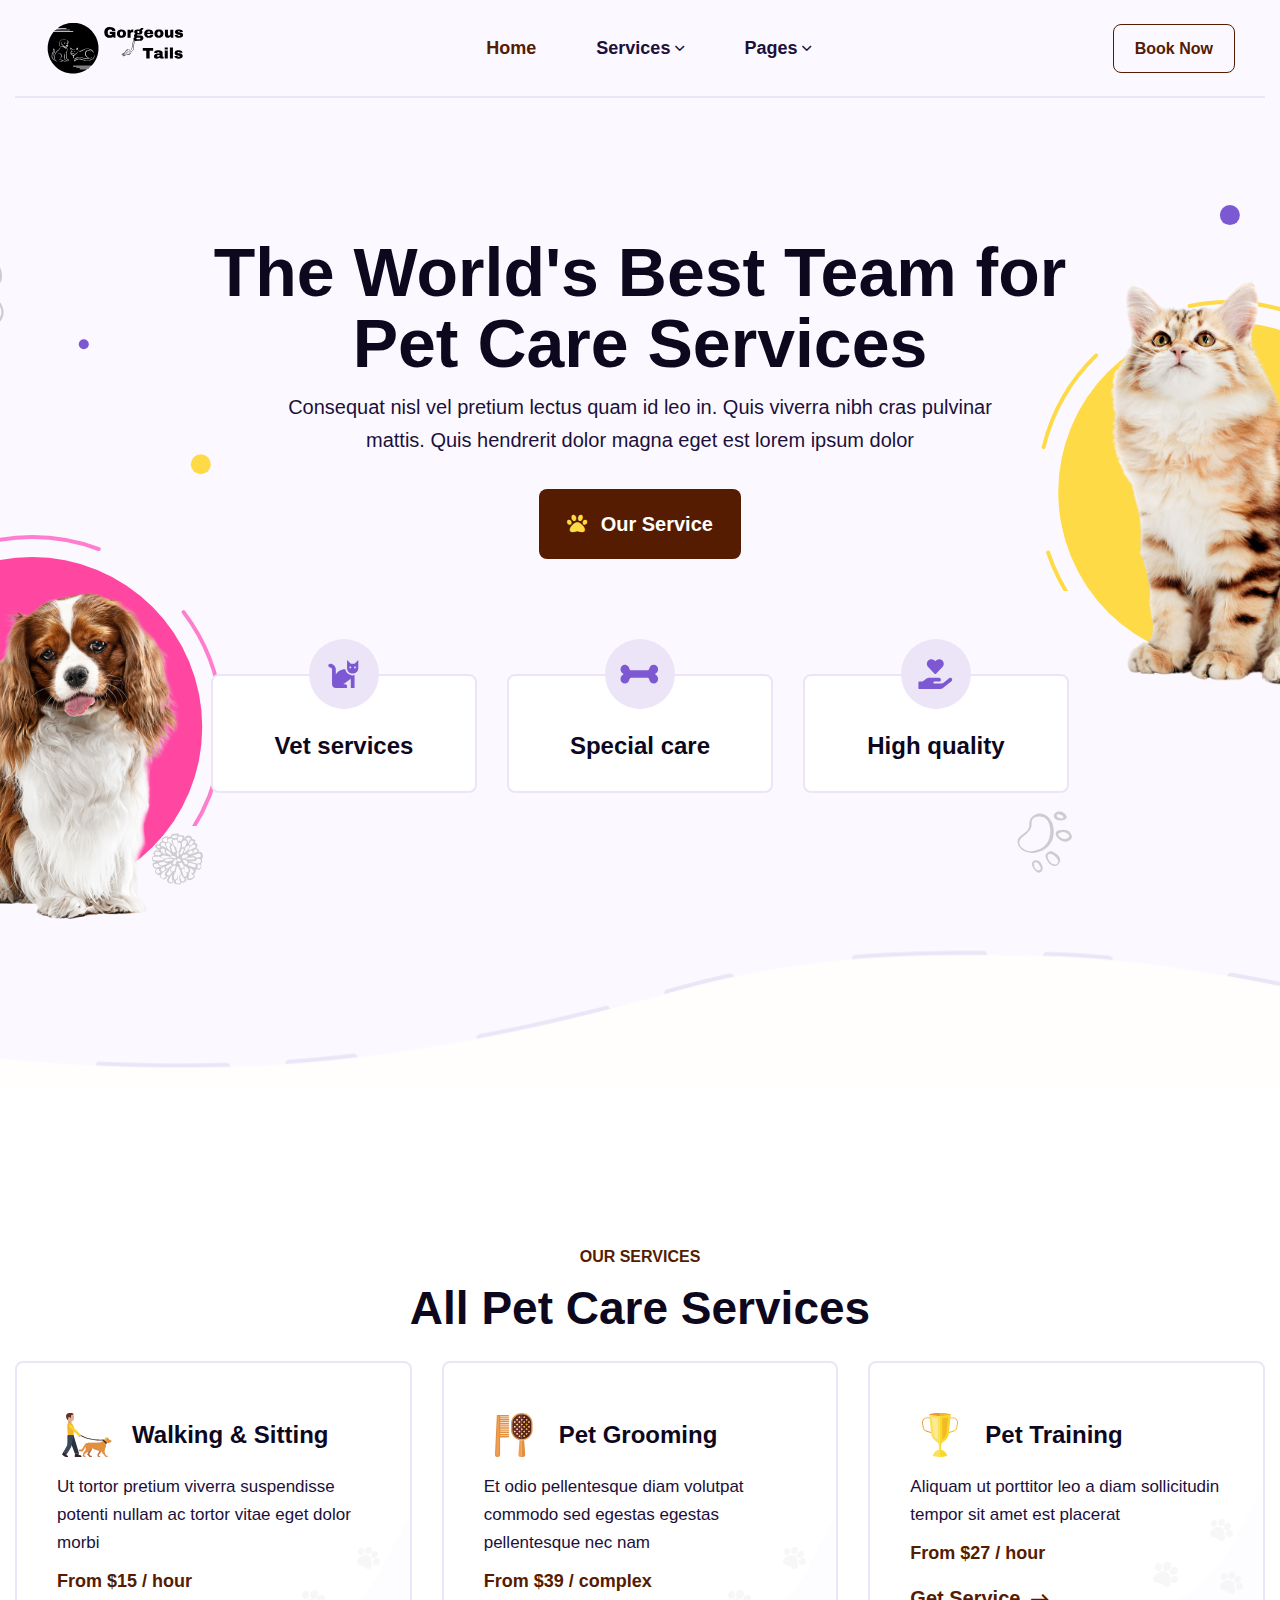
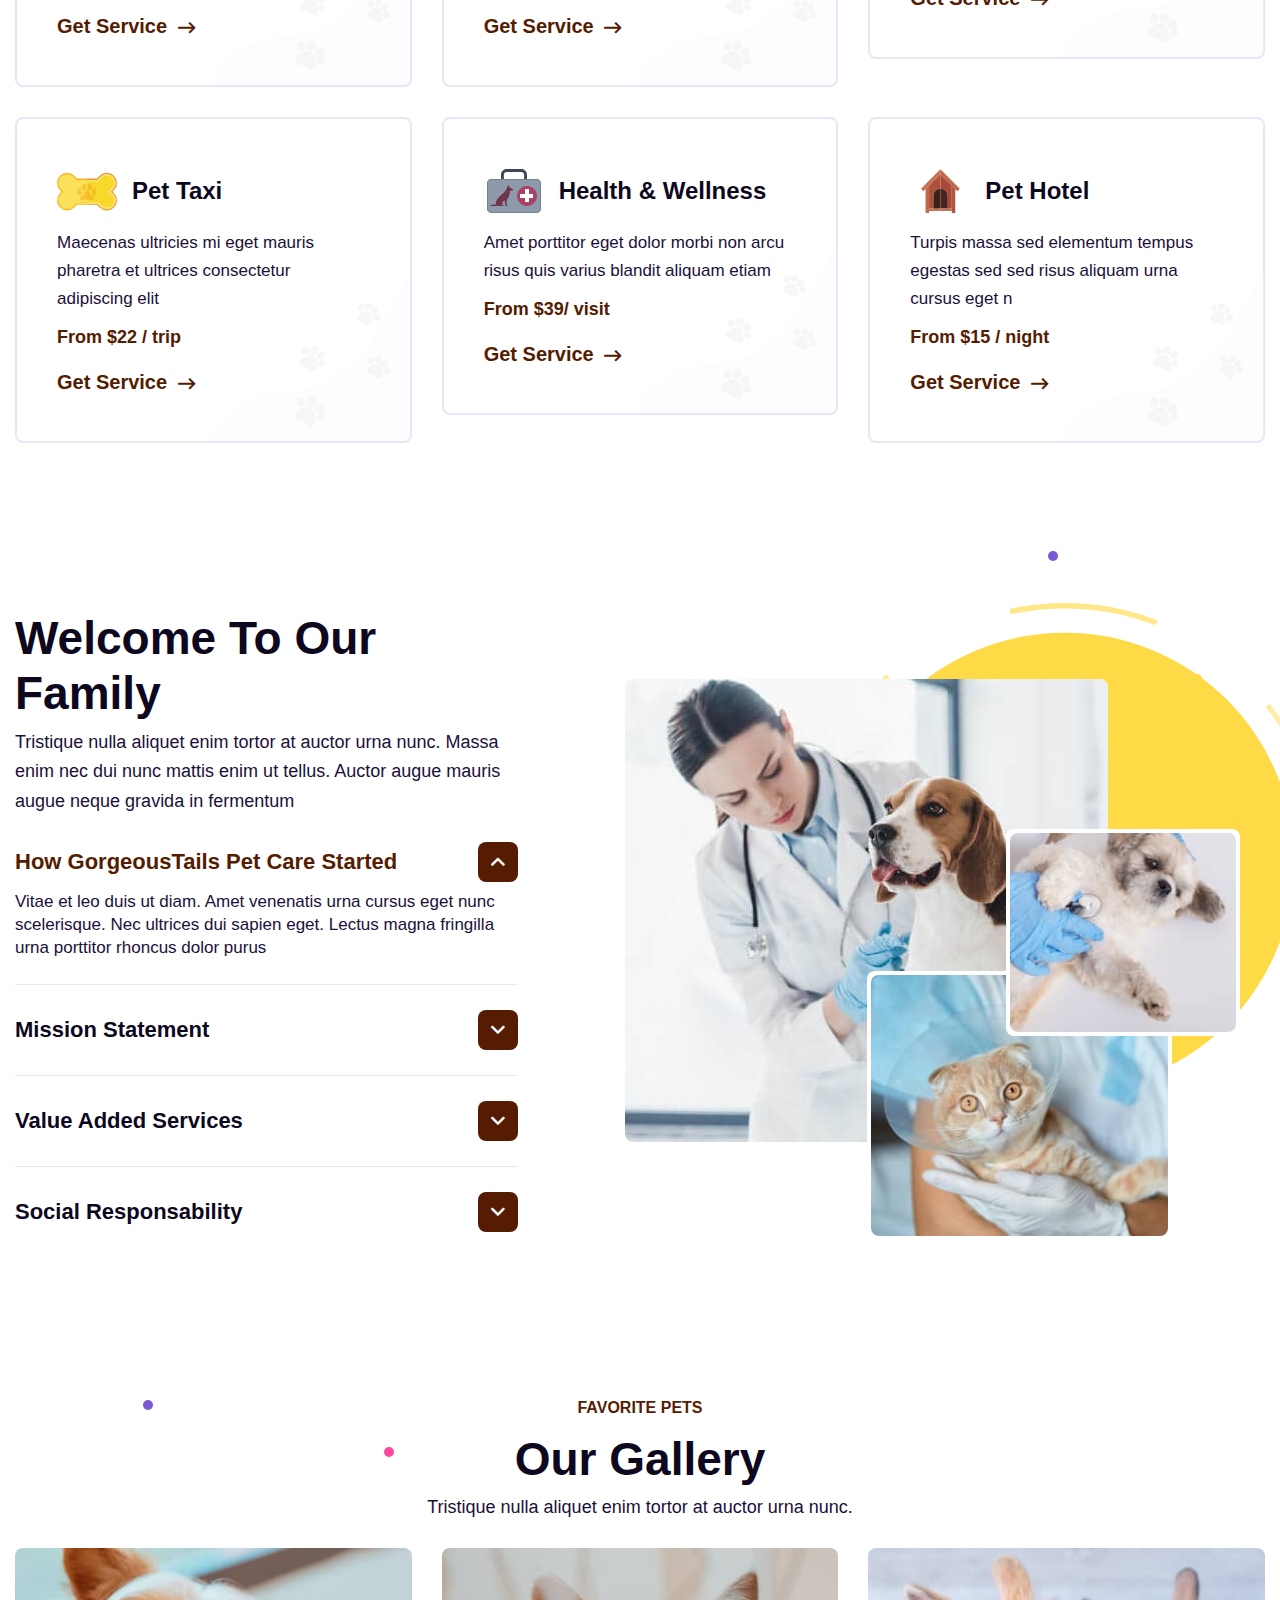
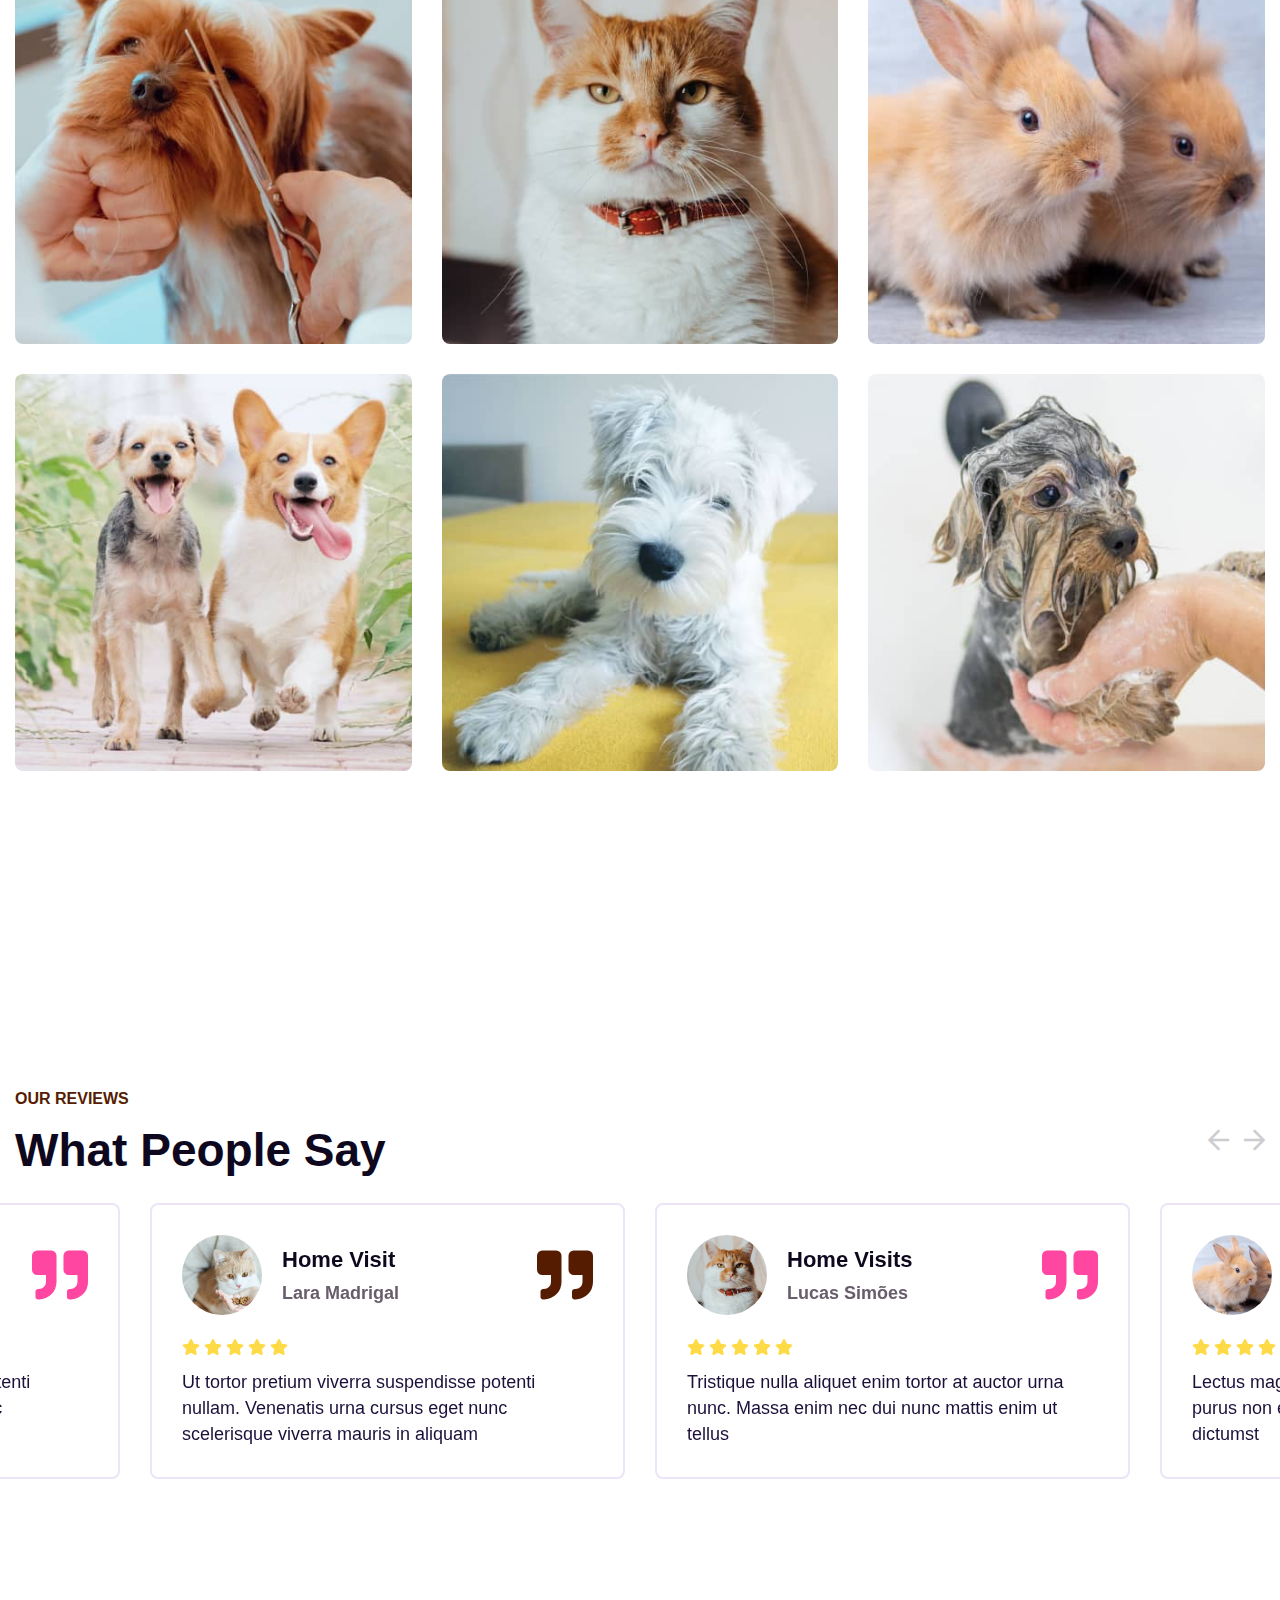
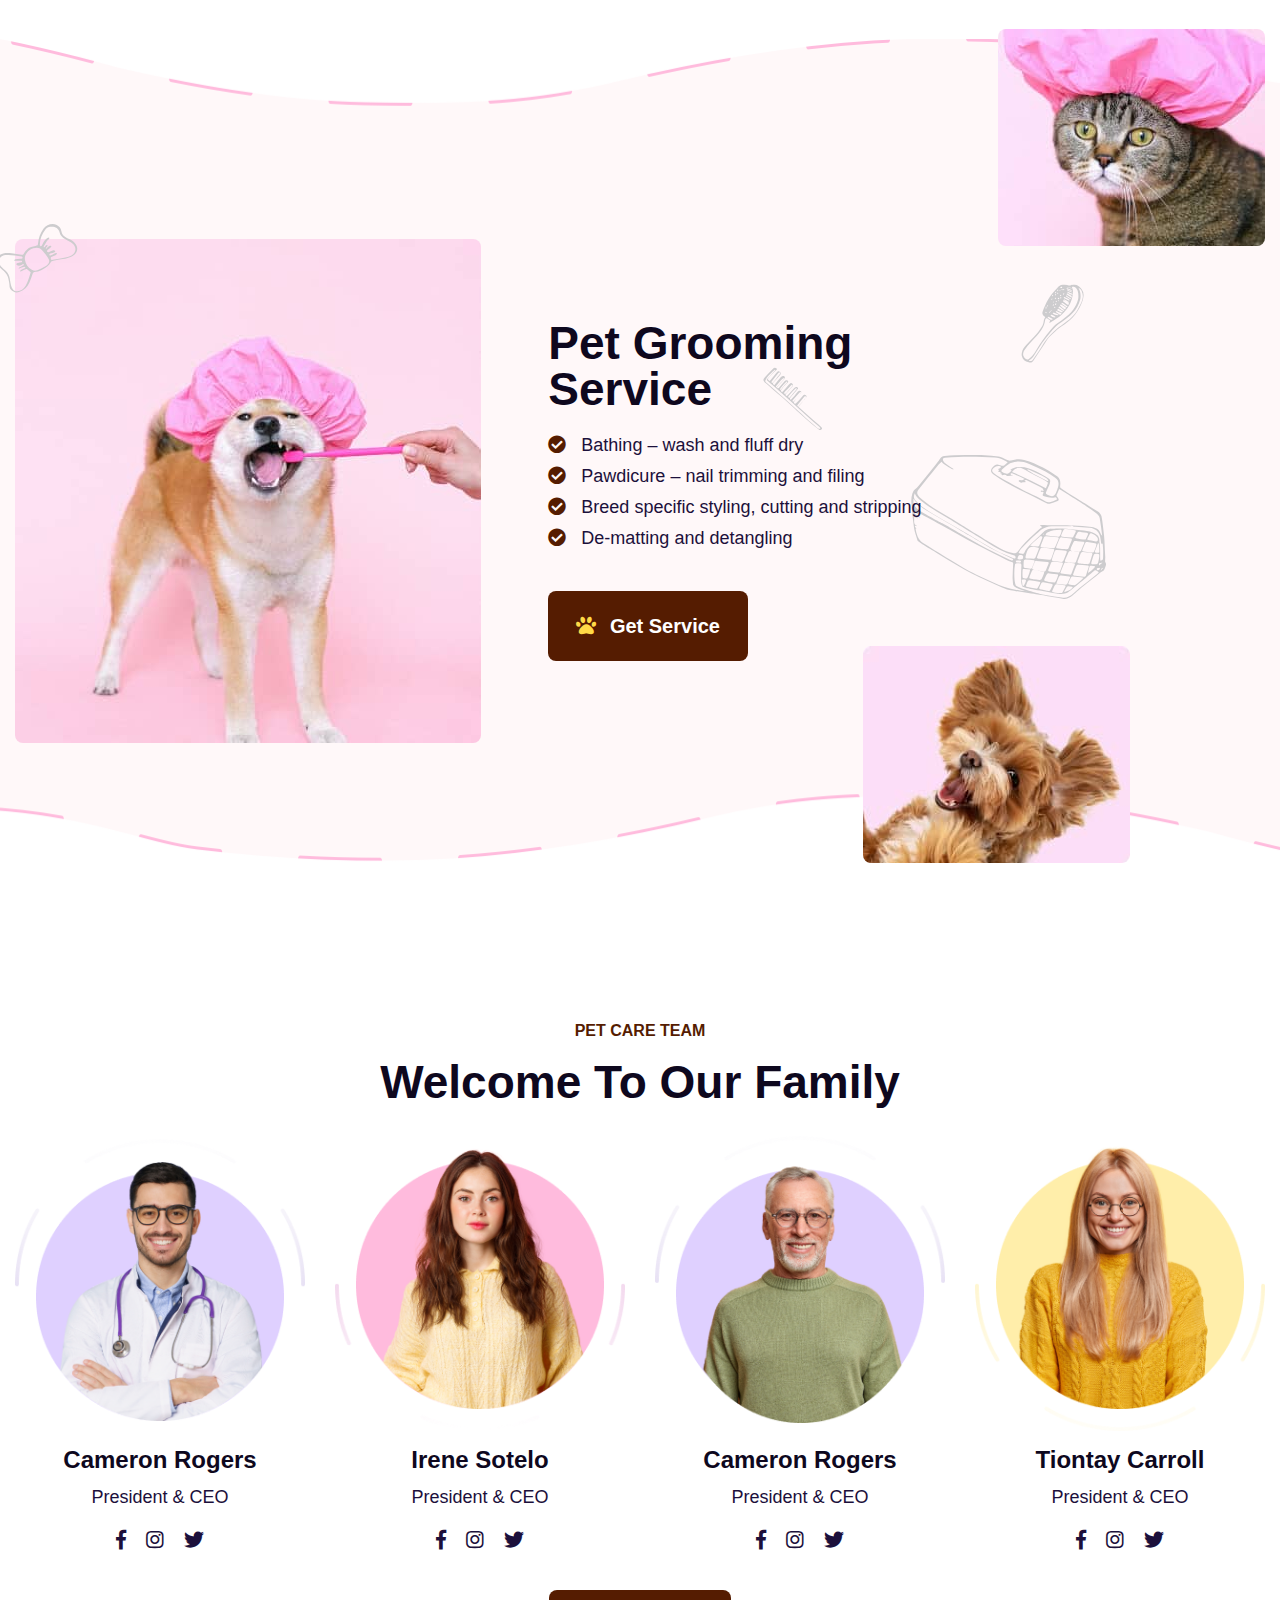
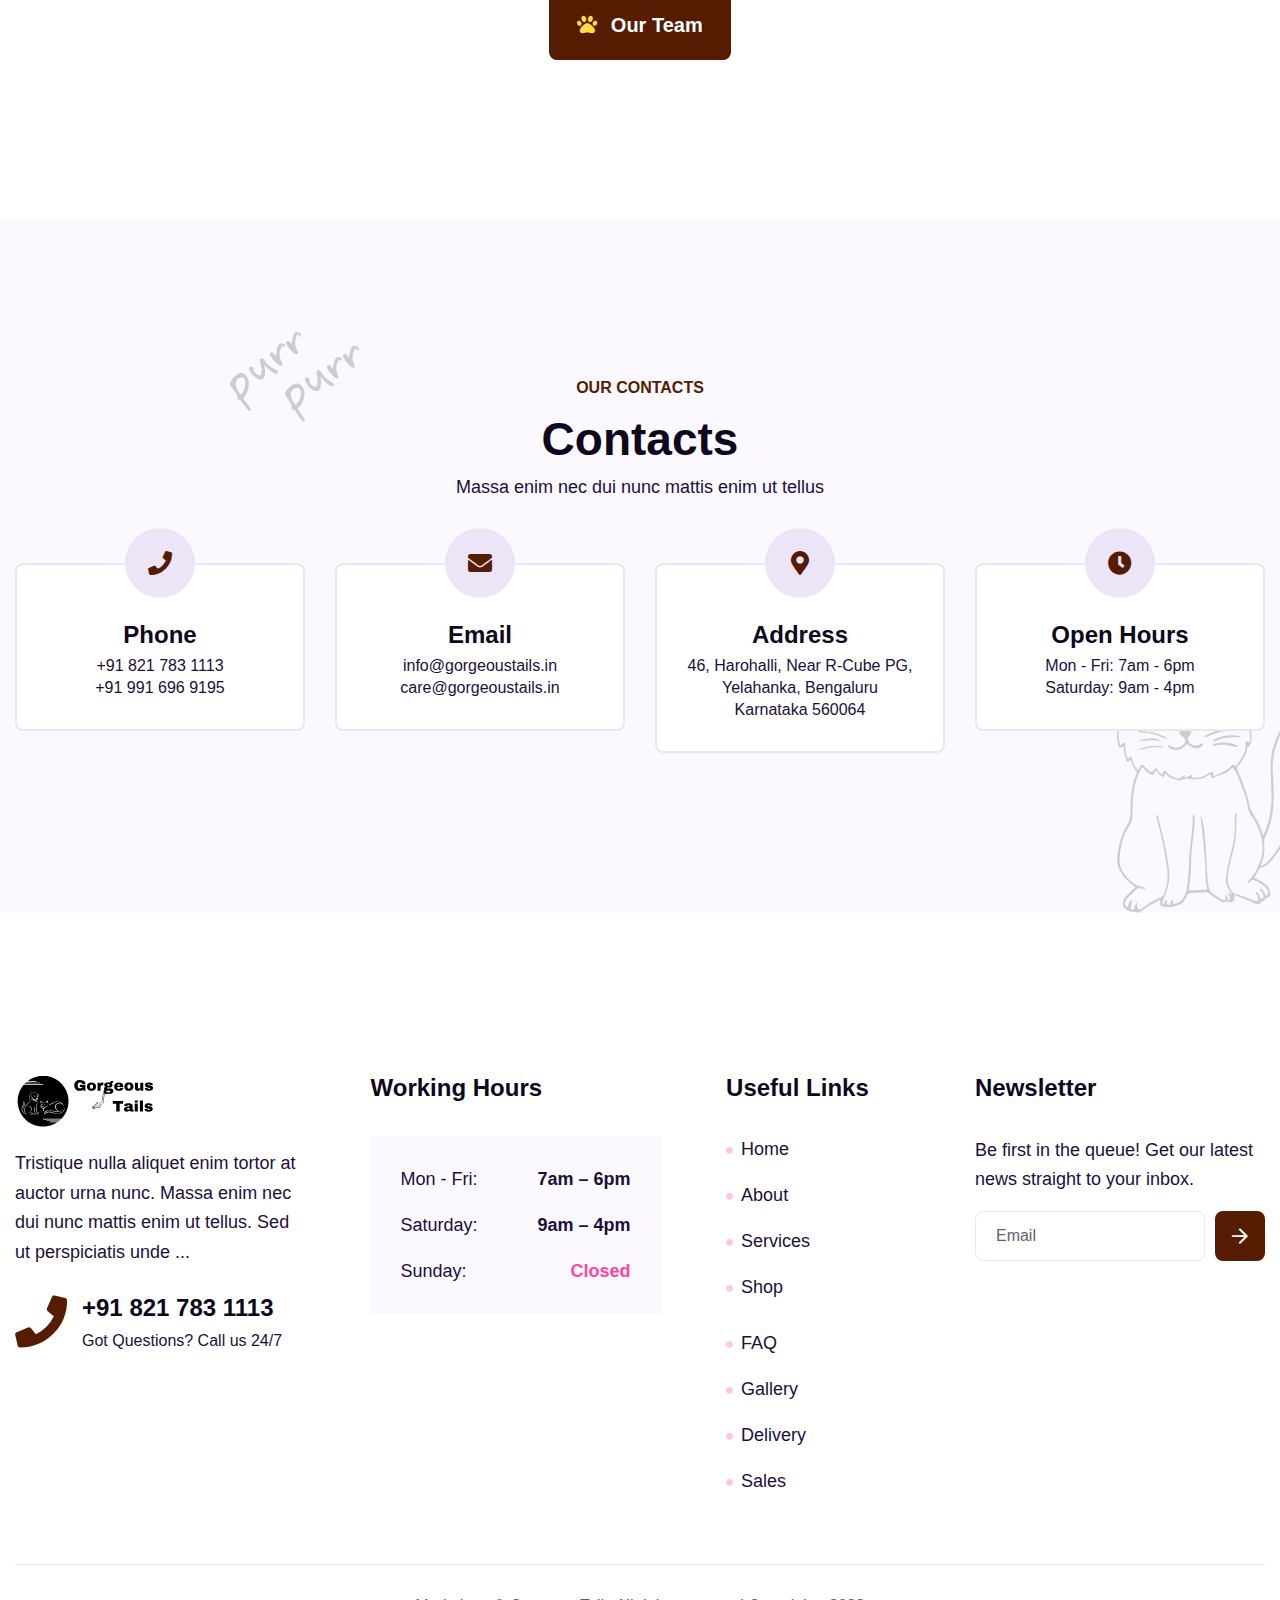
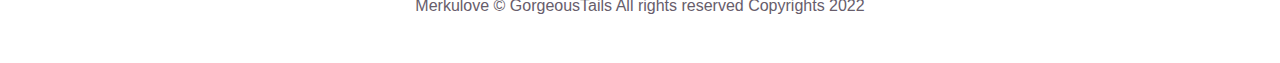
==== commit d717cc1a: "Added booknow and removed unwanted files" ====
--- a/index.html
+++ b/index.html
@@ -1,12 +1,10 @@
 <!doctype html>
 <html lang="zxx">
-<!-- Mirrored from html.merku.love/petopia/index_1.html by HTTrack Website Copier/3.x [XR&CO'2014], Wed, 21 Jun 2023 06:41:28 GMT -->
-
 <head>
   <meta charset="utf-8">
   <meta name="viewport" content="width=device-width,initial-scale=1,shrink-to-fit=no">
   <meta http-equiv="x-ua-compatible" content="ie=edge">
-  <title>Home V1 - Petopia – Pet Care Service Template</title>
+  <title>Home V1 - GorgeousTails – Pet Care Service </title>
   <link rel="shortcut icon" href="assets/images/logo/favourite_icon.svg">
   <link rel="stylesheet" type="text/css" href="assets/css/all.css">
 </head>
@@ -223,7 +221,7 @@
               </div>
               <div class="accordion" id="faq_accordion">
                 <div class="accordion-item"><button class="accordion-button" type="button" data-bs-toggle="collapse"
-                    data-bs-target="#faq_collapse_1" aria-expanded="true" aria-controls="faq_collapse_1">How Petopia Pet
+                    data-bs-target="#faq_collapse_1" aria-expanded="true" aria-controls="faq_collapse_1">How GorgeousTails Pet
                     Care Started</button>
                   <div id="faq_collapse_1" class="accordion-collapse collapse show" data-bs-parent="#faq_accordion">
                     <div class="accordion-body">
@@ -675,7 +673,7 @@
             <div class="col col-lg-3 col-md-6 col-sm-6">
               <div class="footer_widget footer_about">
                 <div class="site_logo"><a href="index.html"><img class="logo_before" src="assets/images/logo/logo.svg"
-                      alt="Petopia Logo"></a></div>
+                      alt="GorgeousTails Logo"></a></div>
                 <p>Tristique nulla aliquet enim tortor at auctor urna nunc. Massa enim nec dui nunc mattis enim ut
                   tellus. Sed ut perspiciatis unde ...</p>
                 <div class="footer_hotline iconbox_item iconbox_lefticon">
@@ -736,7 +734,7 @@
       <div class="footer_bottom">
         <div class="container">
           <p class="copyrights_text text-center"><a target="_blank"
-              href="https://themeforest.net/user/merkulove">Merkulove</a> © Petopia Template All rights reserved
+              href="https://themeforest.net/user/merkulove">Merkulove</a> © GorgeousTails  All rights reserved
             Copyrights 2022</p>
         </div>
       </div>
@@ -760,6 +758,4 @@
 
     gtag('config', 'G-TSZFRP5V2X');</script>
 </body>
-<!-- Mirrored from html.merku.love/petopia/index_1.html by HTTrack Website Copier/3.x [XR&CO'2014], Wed, 21 Jun 2023 06:41:41 GMT -->
-
 </html>--- a/assets/css/all.css
+++ b/assets/css/all.css
@@ -25242,9 +25242,9 @@
   min-width: -moz-min-content;
   min-width: min-content;
   display: grid;
-  grid-template-areas: "header header" "column content";
-  grid-template-columns: auto 1fr;
-  grid-template-rows: auto 1fr;
+  grid--areas: "header header" "column content";
+  grid--columns: auto 1fr;
+  grid--rows: auto 1fr;
   background-color: #fff;
   padding: 12px;
   border-radius: 4px;
@@ -25353,7 +25353,7 @@
   column-gap: 6px;
   grid-row-gap: 12px;
   row-gap: 12px;
-  grid-template-columns: repeat(4, 1fr);
+  grid--columns: repeat(4, 1fr);
   background-color: #fff;
   flex-grow: 1;
   align-items: center;
@@ -25426,7 +25426,7 @@
   column-gap: 6px;
   grid-row-gap: 12px;
   row-gap: 12px;
-  grid-template-columns: repeat(5, 1fr);
+  grid--columns: repeat(5, 1fr);
   background-color: #fff;
   flex-grow: 1;
   align-items: center;
@@ -25493,7 +25493,7 @@
 }
 .vanilla-calendar-week {
   display: grid;
-  grid-template-columns: repeat(7, 1fr);
+  grid--columns: repeat(7, 1fr);
   grid-column-gap: 5px;
   -moz-column-gap: 5px;
   column-gap: 5px;
@@ -25526,7 +25526,7 @@
 }
 .vanilla-calendar-days {
   display: grid;
-  grid-template-columns: repeat(7, 1fr);
+  grid--columns: repeat(7, 1fr);
   grid-column-gap: 5px;
   -moz-column-gap: 5px;
   column-gap: 5px;
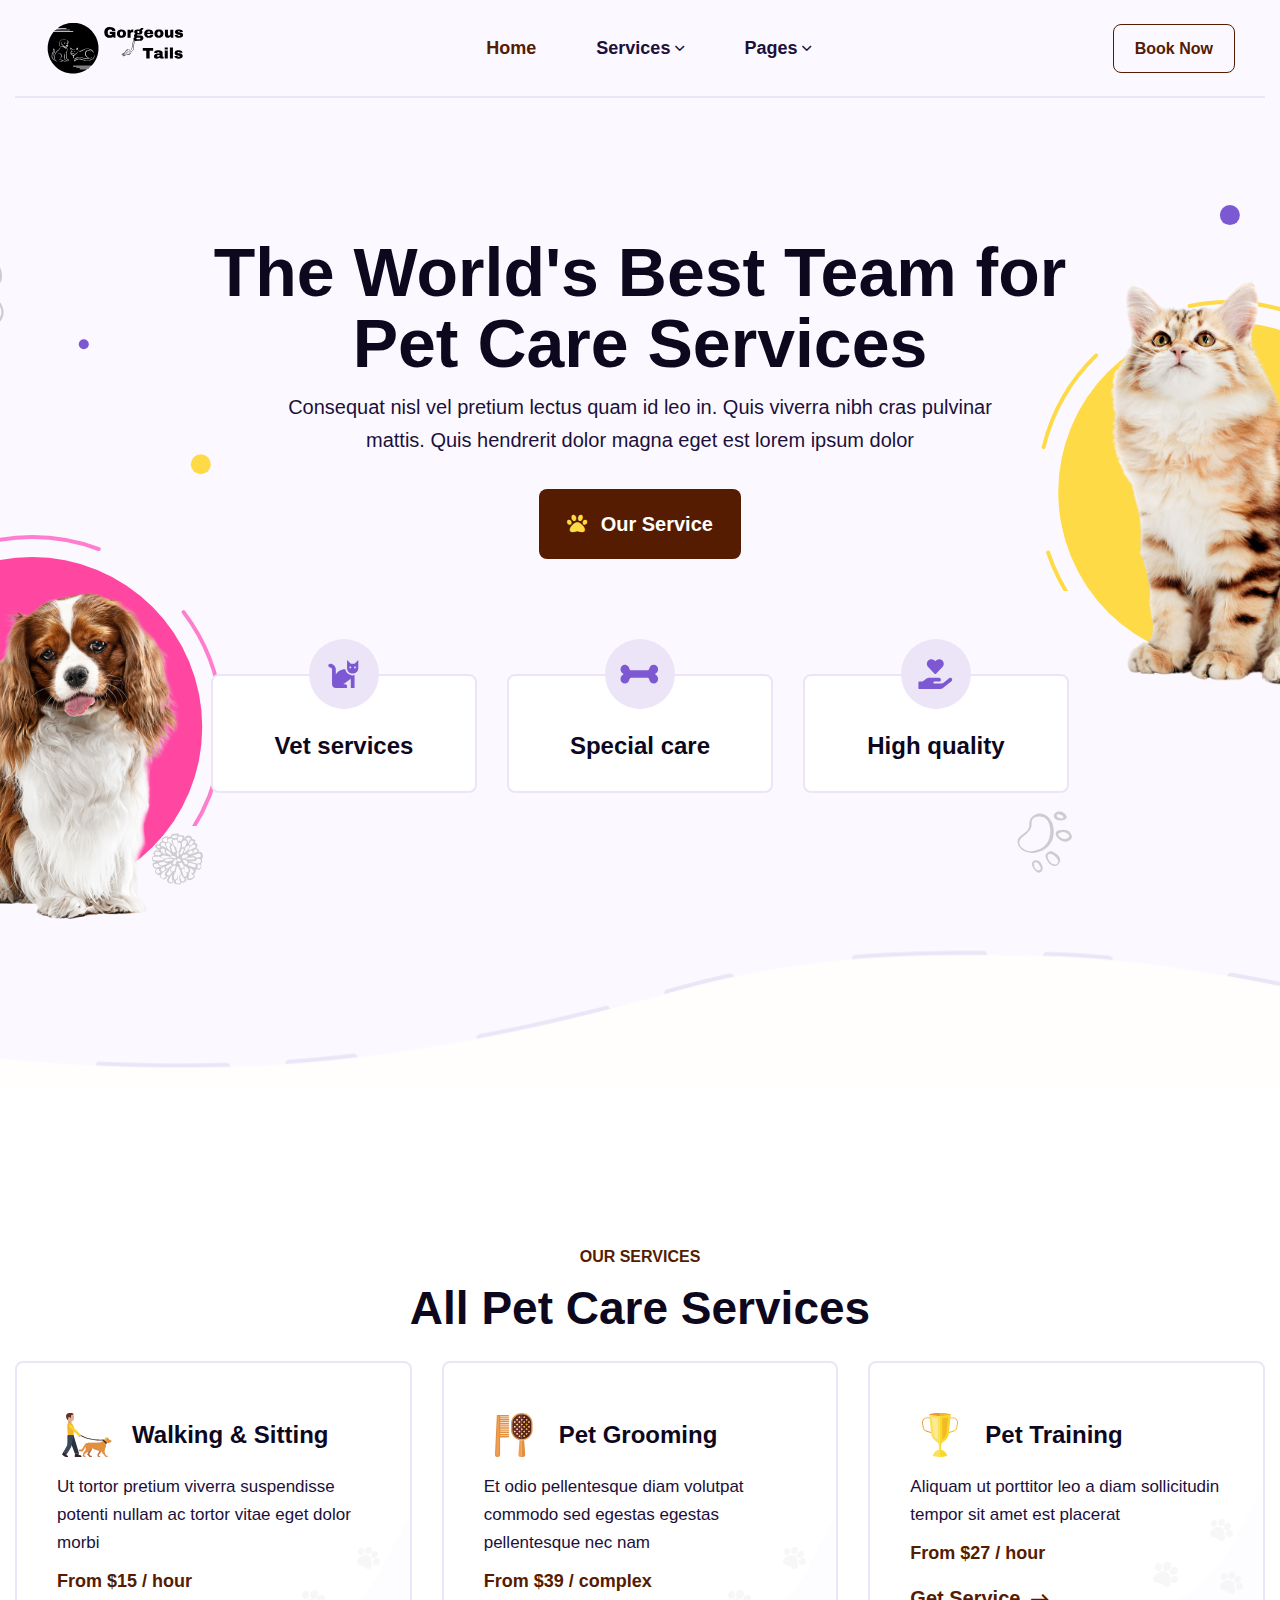
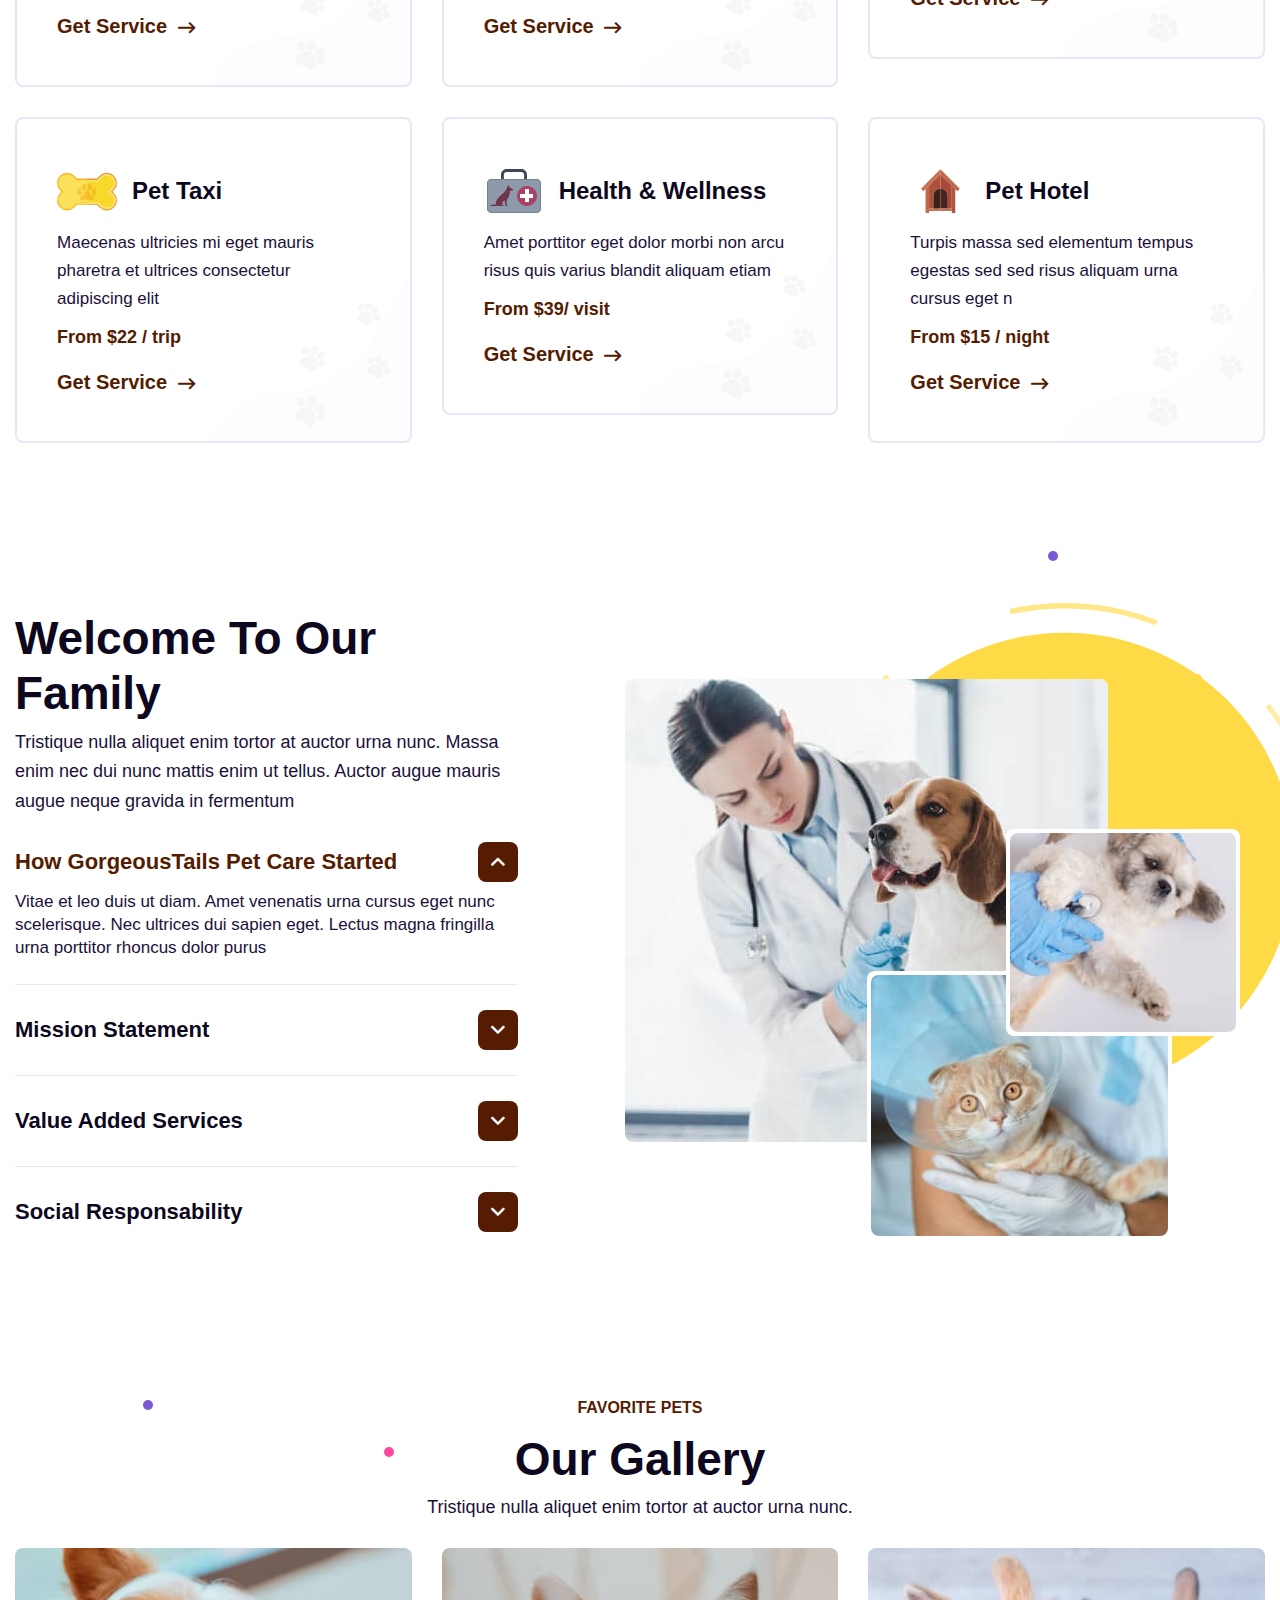
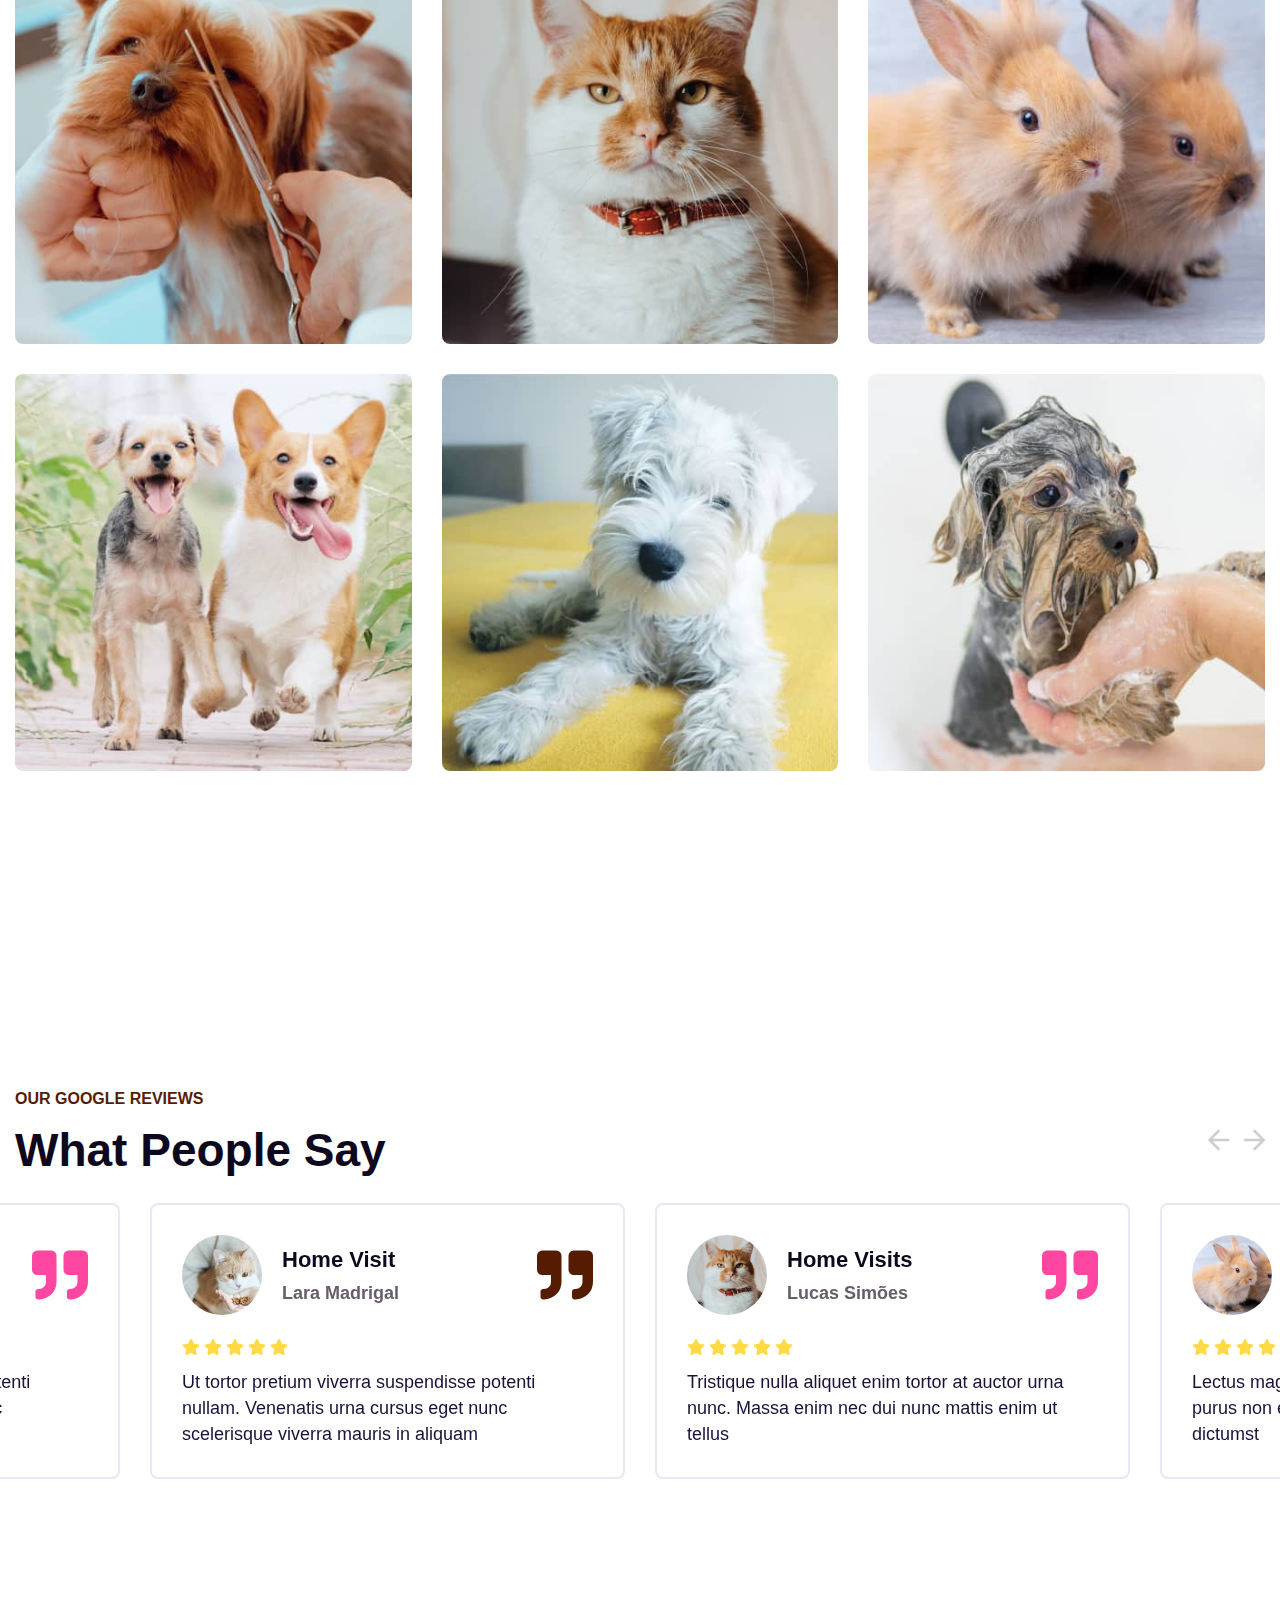
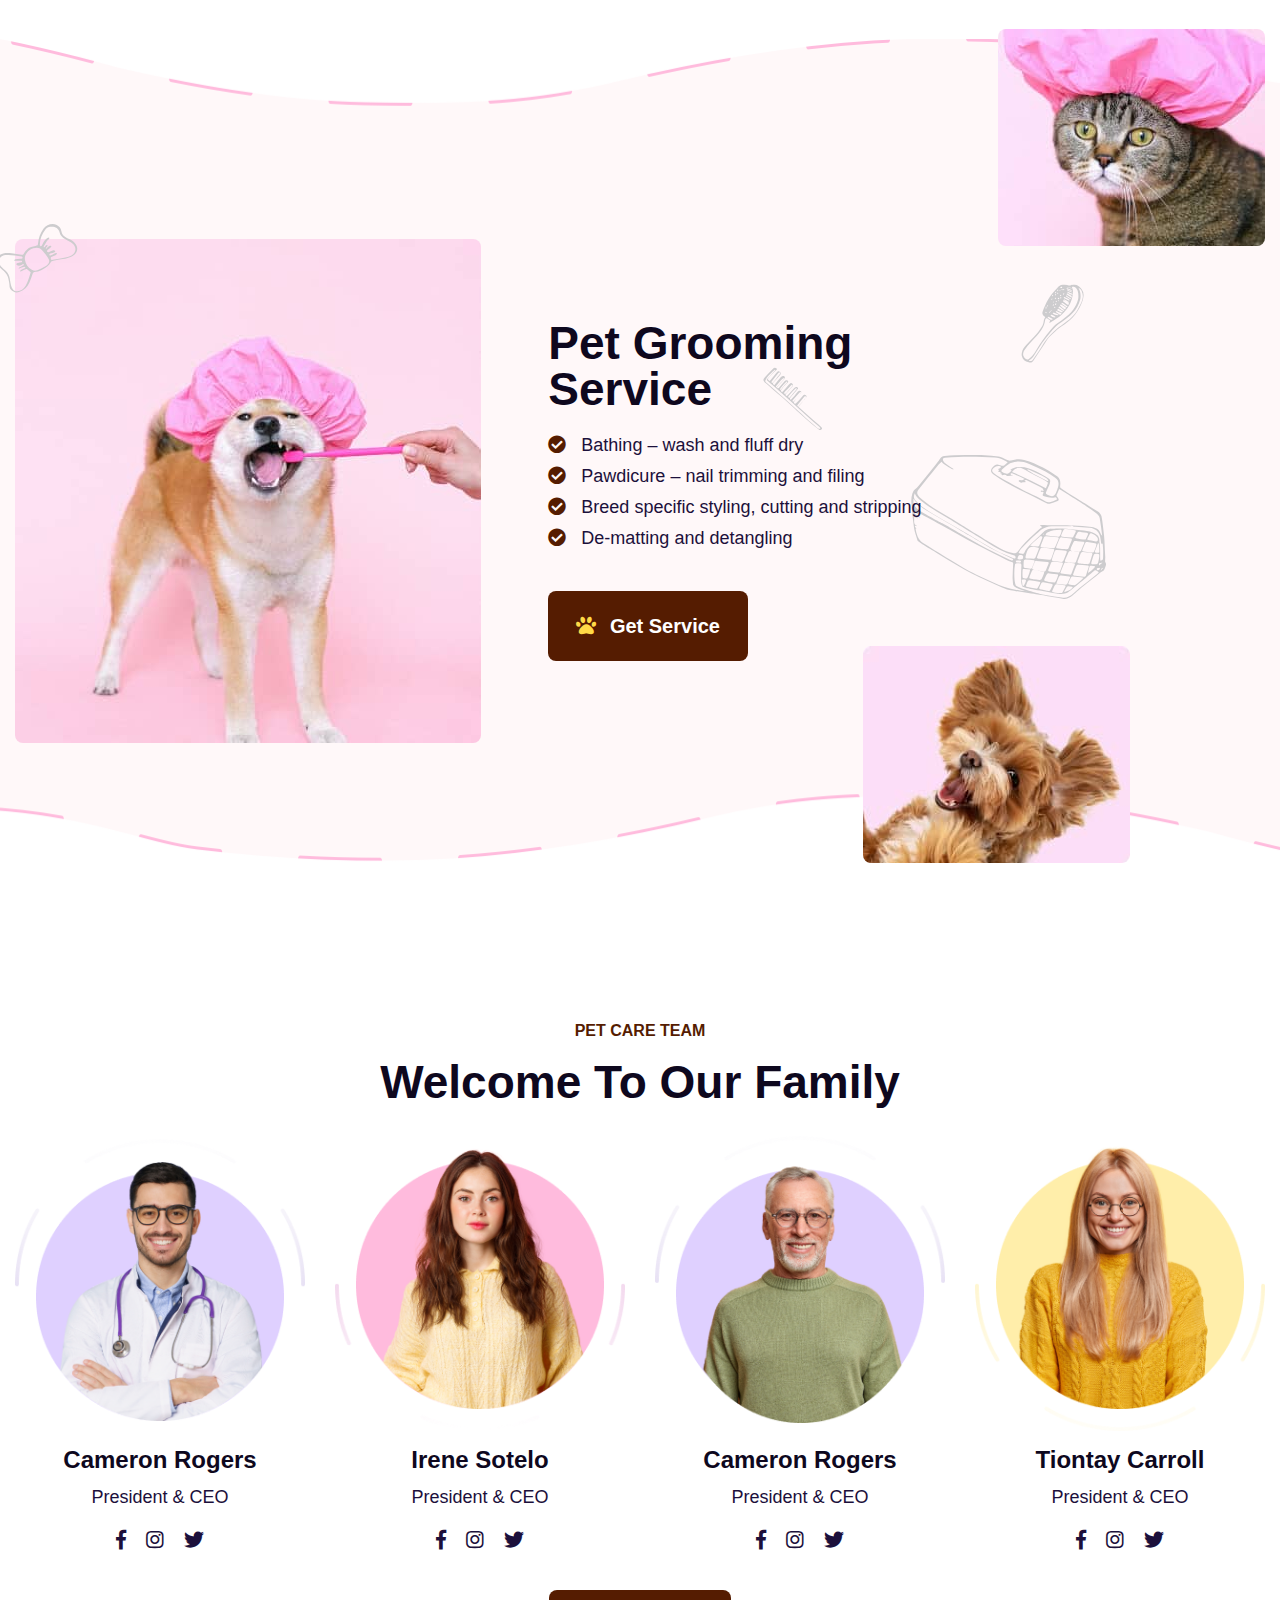
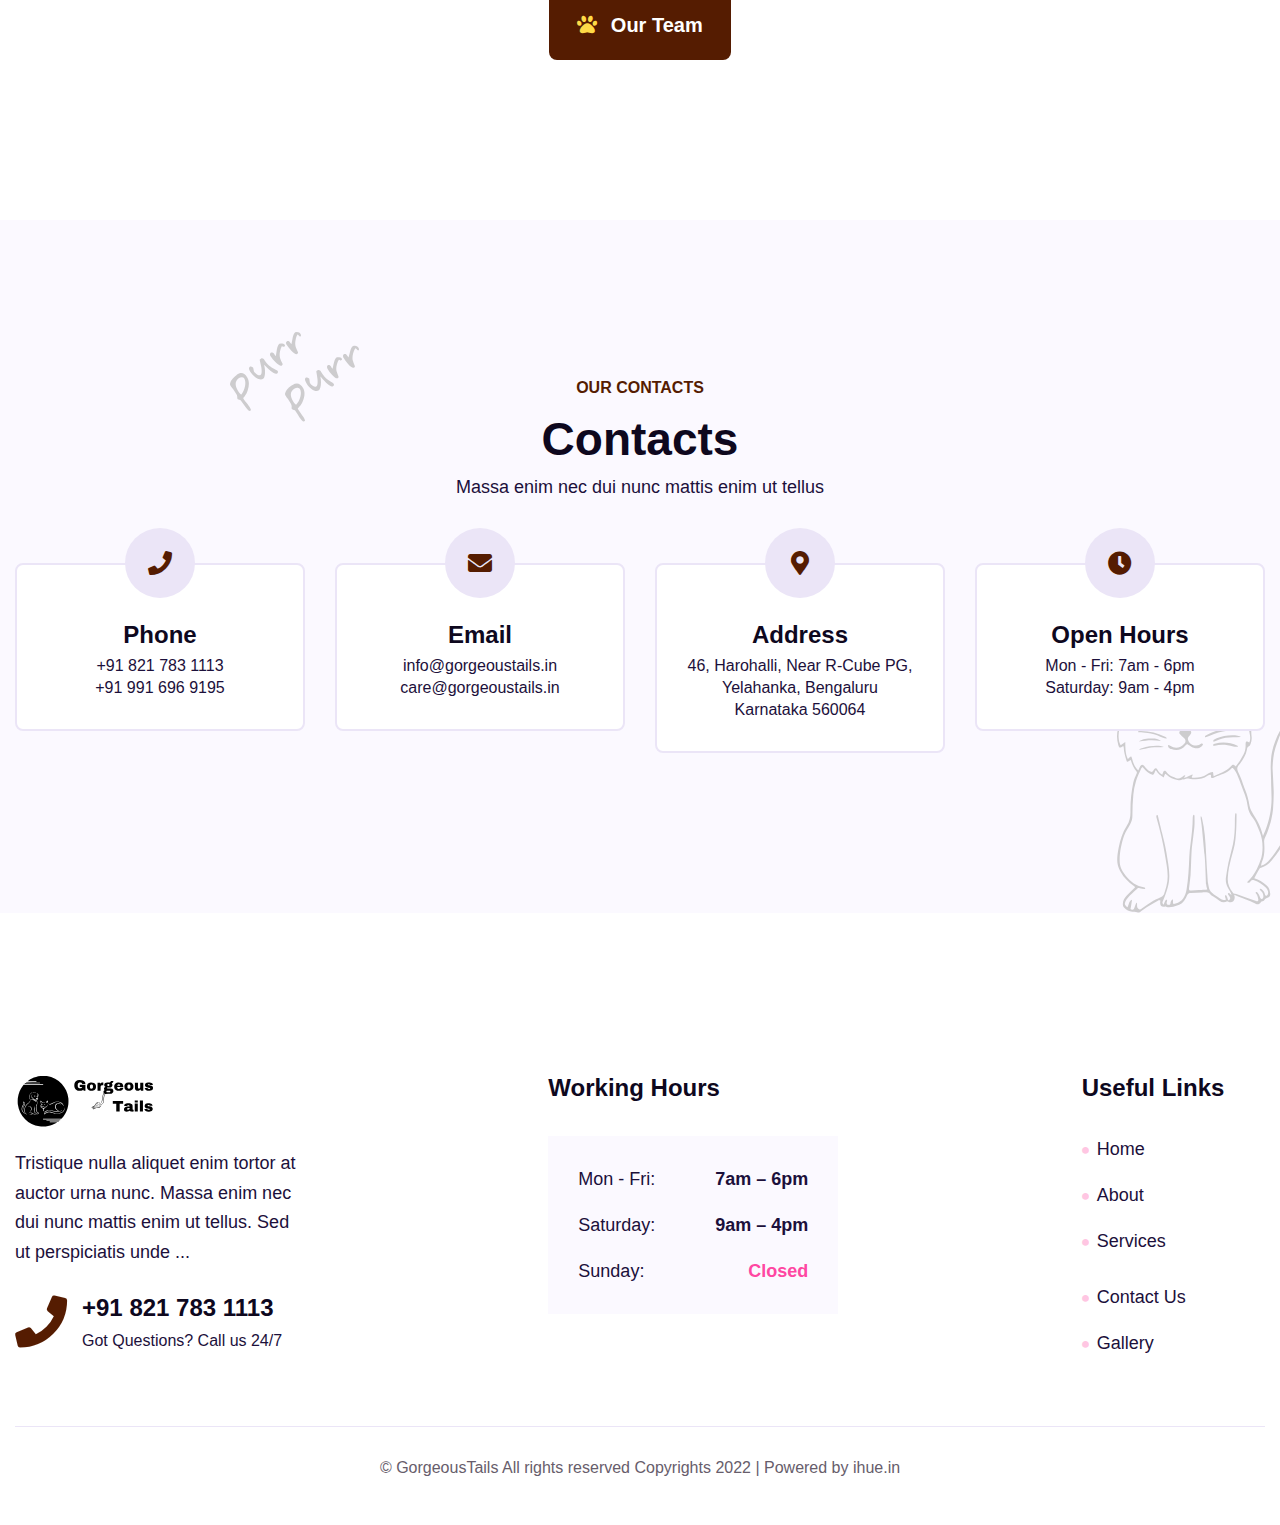
==== commit 0daebf2e: "Removed and updated links from template" ====
--- a/index.html
+++ b/index.html
@@ -332,7 +332,7 @@
       <section class="testimonial_section section_space_lg">
         <div class="container">
           <div class="section_title">
-            <h2 class="title_text mb-0"><span class="sub_title">Our Reviews</span> What People Say</h2>
+            <h2 class="title_text mb-0"><span class="sub_title">Our Google Reviews</span> What People Say</h2>
           </div>
         </div>
         <div class="testimonial_carousel">
@@ -679,7 +679,7 @@
                 <div class="footer_hotline iconbox_item iconbox_lefticon">
                   <div class="item_icon"><i class="fas fa-phone"></i></div>
                   <div class="item_content">
-                    <h3 class="item_title"><a href="tel:(913)756-3126">+91 821 783 1113</a></h3>
+                    <h3 class="item_title"><a href="tel:+918217831113">+91 821 783 1113</a></h3>
                     <p class="mb-0">Got Questions? Call us 24/7</p>
                   </div>
                 </div>
@@ -705,37 +705,23 @@
                     <li><a href="index.html"><i class="fas fa-circle"></i>Home</a></li>
                     <li><a href="about.html"><i class="fas fa-circle"></i>About</a></li>
                     <li><a href="service.html"><i class="fas fa-circle"></i>Services</a></li>
-                    <li><a href="shop.html"><i class="fas fa-circle"></i>Shop</a></li>
+                    
                   </ul>
                   <ul class="unorder_list_block">
-                    <li><a href="faq.html"><i class="fas fa-circle"></i>FAQ</a></li>
+                    <li><a href="contact.html"><i class="fas fa-circle"></i>Contact Us</a></li>
                     <li><a href="gallery.html"><i class="fas fa-circle"></i>Gallery</a></li>
-                    <li><a href="shipping_info.html"><i class="fas fa-circle"></i>Delivery</a></li>
-                    <li><a href="deals.html"><i class="fas fa-circle"></i>Sales</a></li>
-                  </ul>
-                </div>
-              </div>
-            </div>
-            <div class="col col-lg-3 col-md-6 col-sm-6">
-              <div class="footer_widget">
-                <h3 class="footer_widget_title">Newsletter</h3>
-                <form action="#">
-                  <div class="footer_newslatter">
-                    <p>Be first in the queue! Get our latest news straight to your inbox.</p>
-                    <div class="form_item"><input type="text" name="newsletter-email" placeholder="Email"> <button
-                        type="submit"><i class="far fa-arrow-right"></i></button></div>
-                  </div>
-                </form>
-              </div>
-            </div>
+                  </ul>
+                </div>
+              </div>
+            </div>
+            
           </div>
         </div>
       </div>
       <div class="footer_bottom">
         <div class="container">
-          <p class="copyrights_text text-center"><a target="_blank"
-              href="https://themeforest.net/user/merkulove">Merkulove</a> © GorgeousTails  All rights reserved
-            Copyrights 2022</p>
+          <p class="copyrights_text text-center"> © GorgeousTails  All rights reserved
+            Copyrights 2022 | Powered by <a href="www.ihue.in">ihue.in</a></p>
         </div>
       </div>
     </footer>
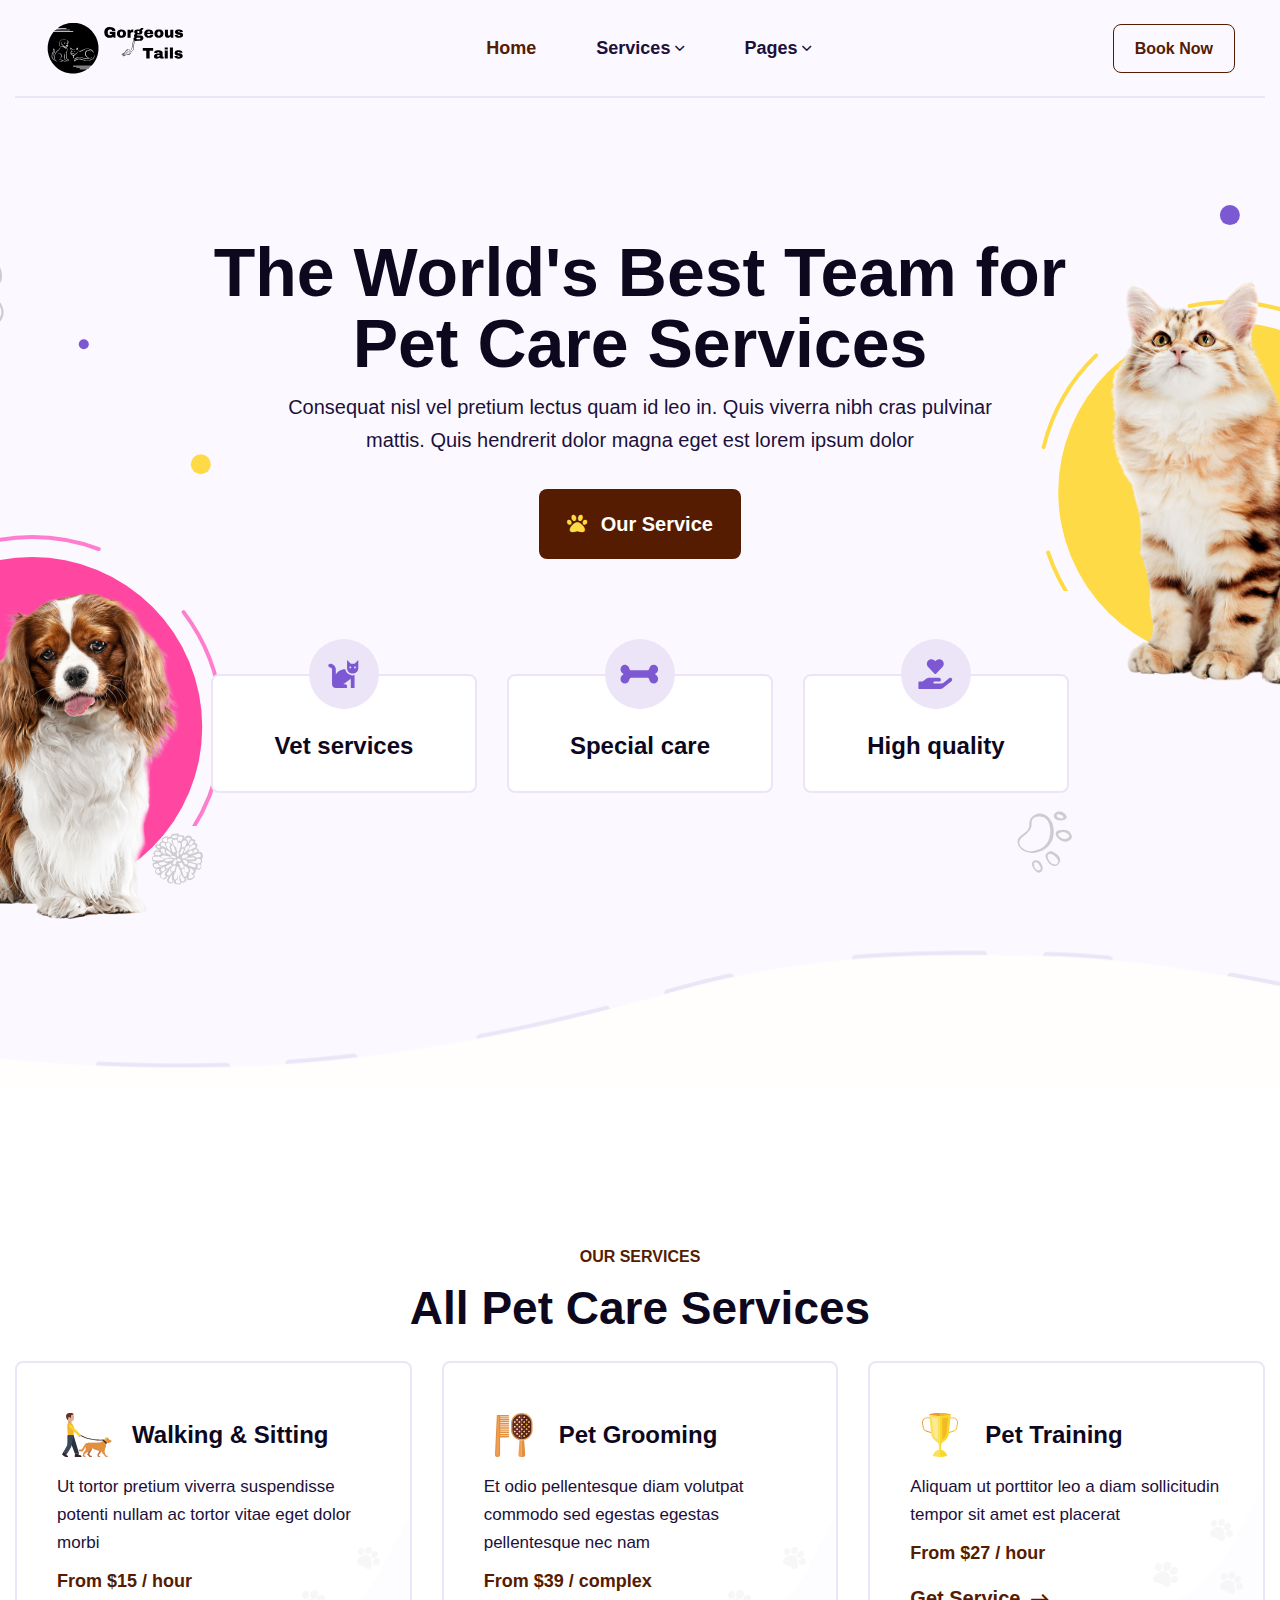
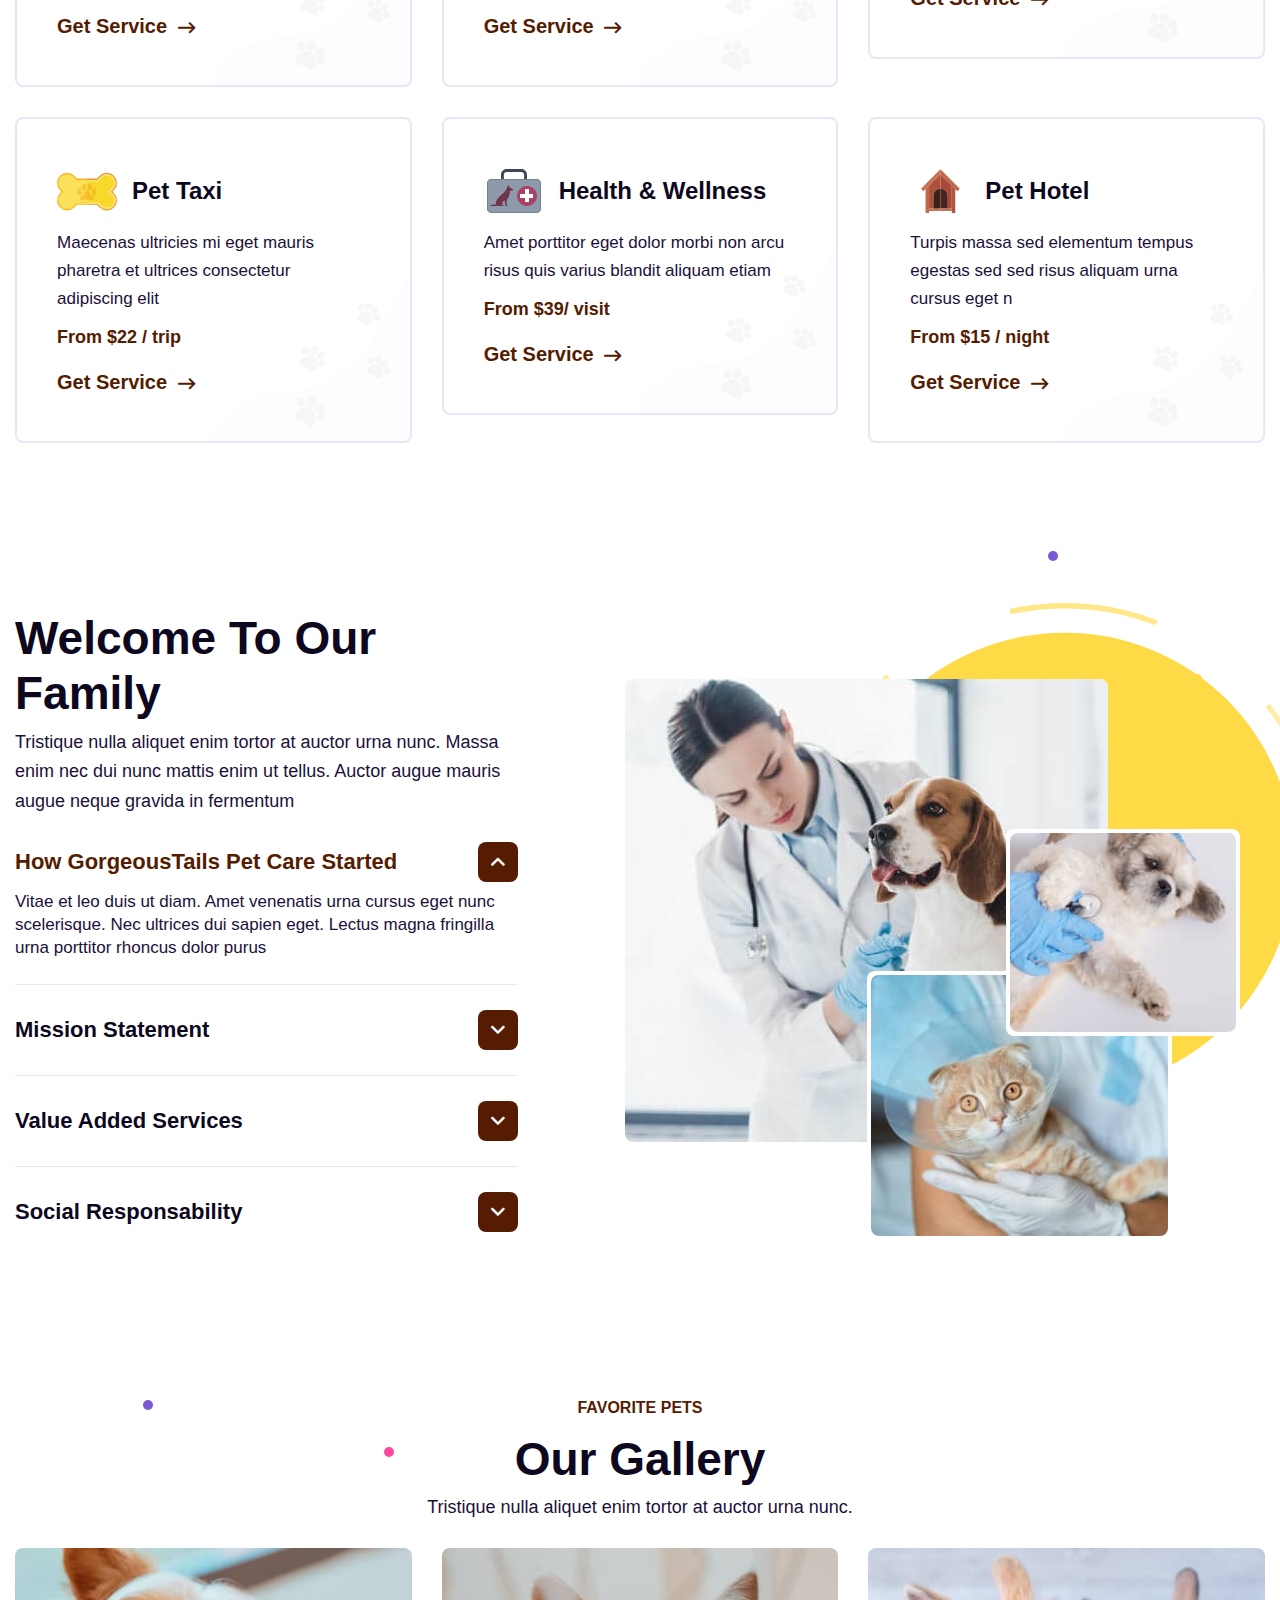
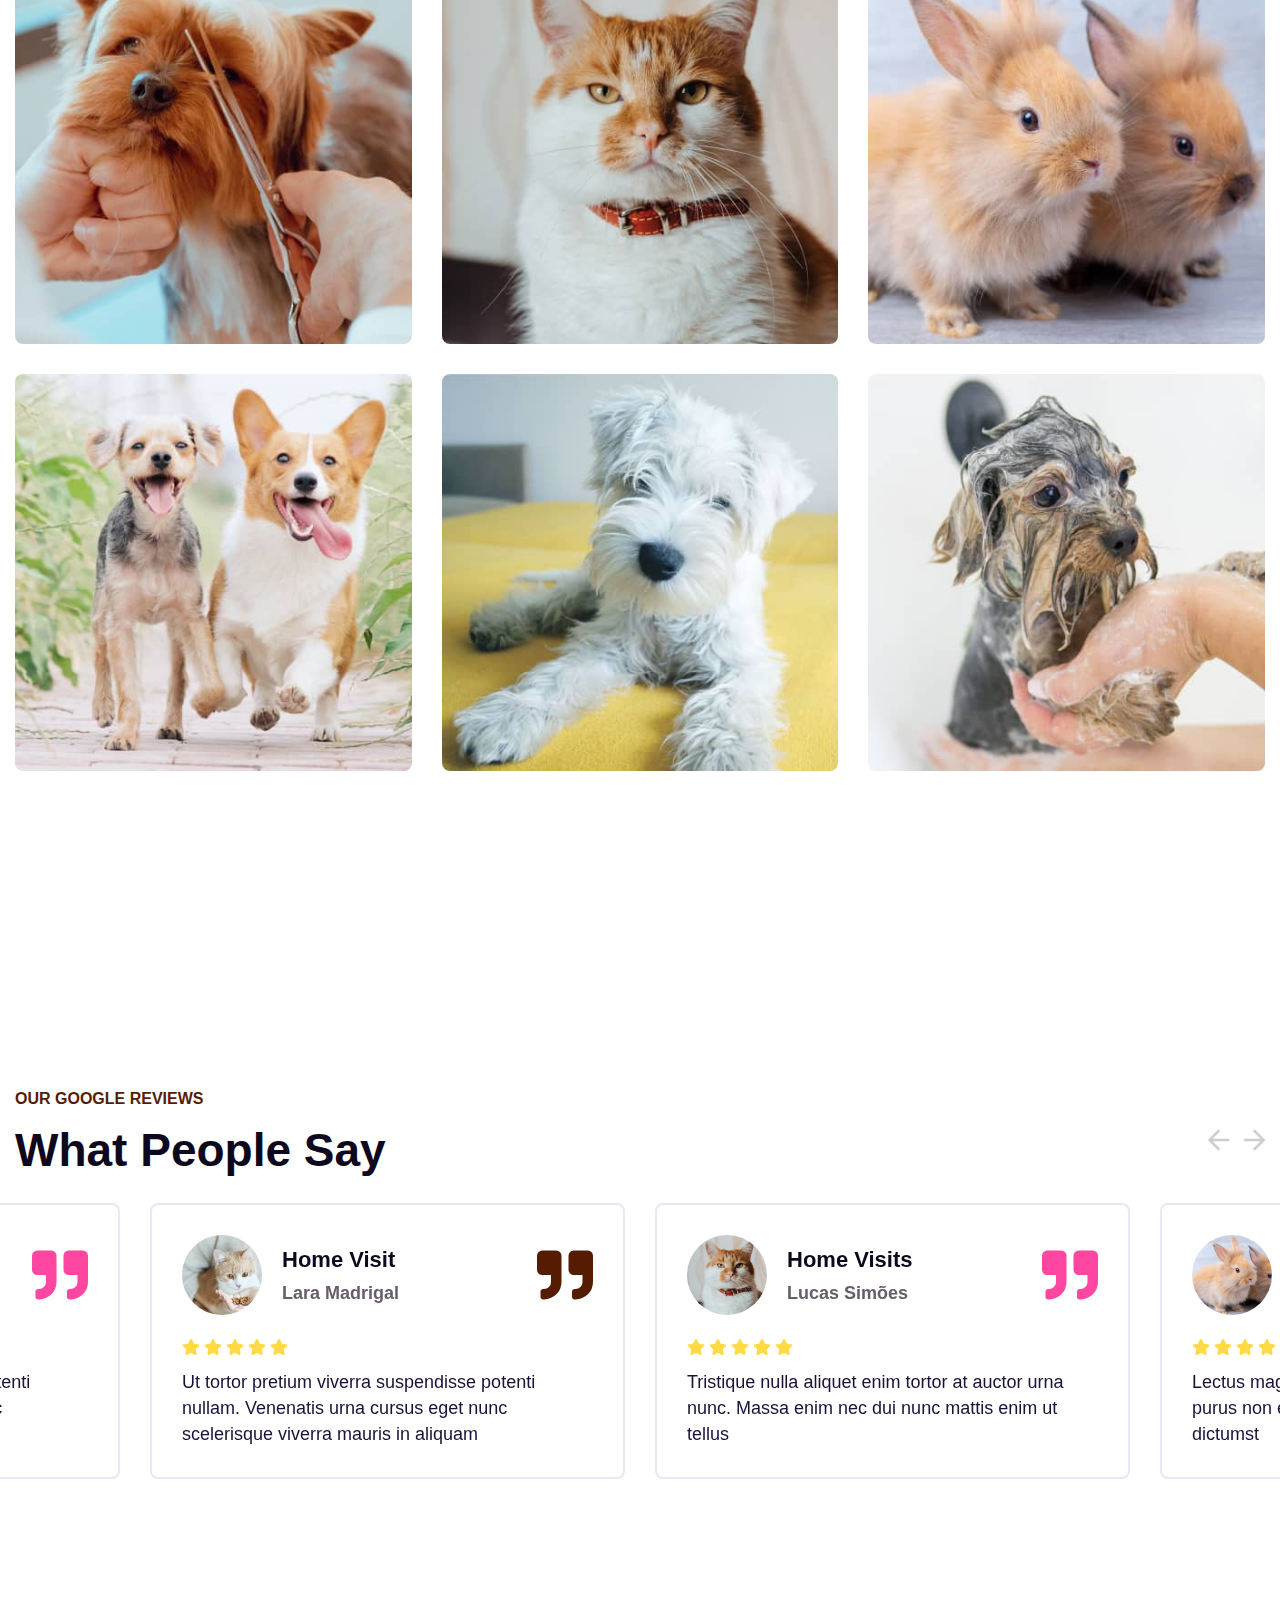
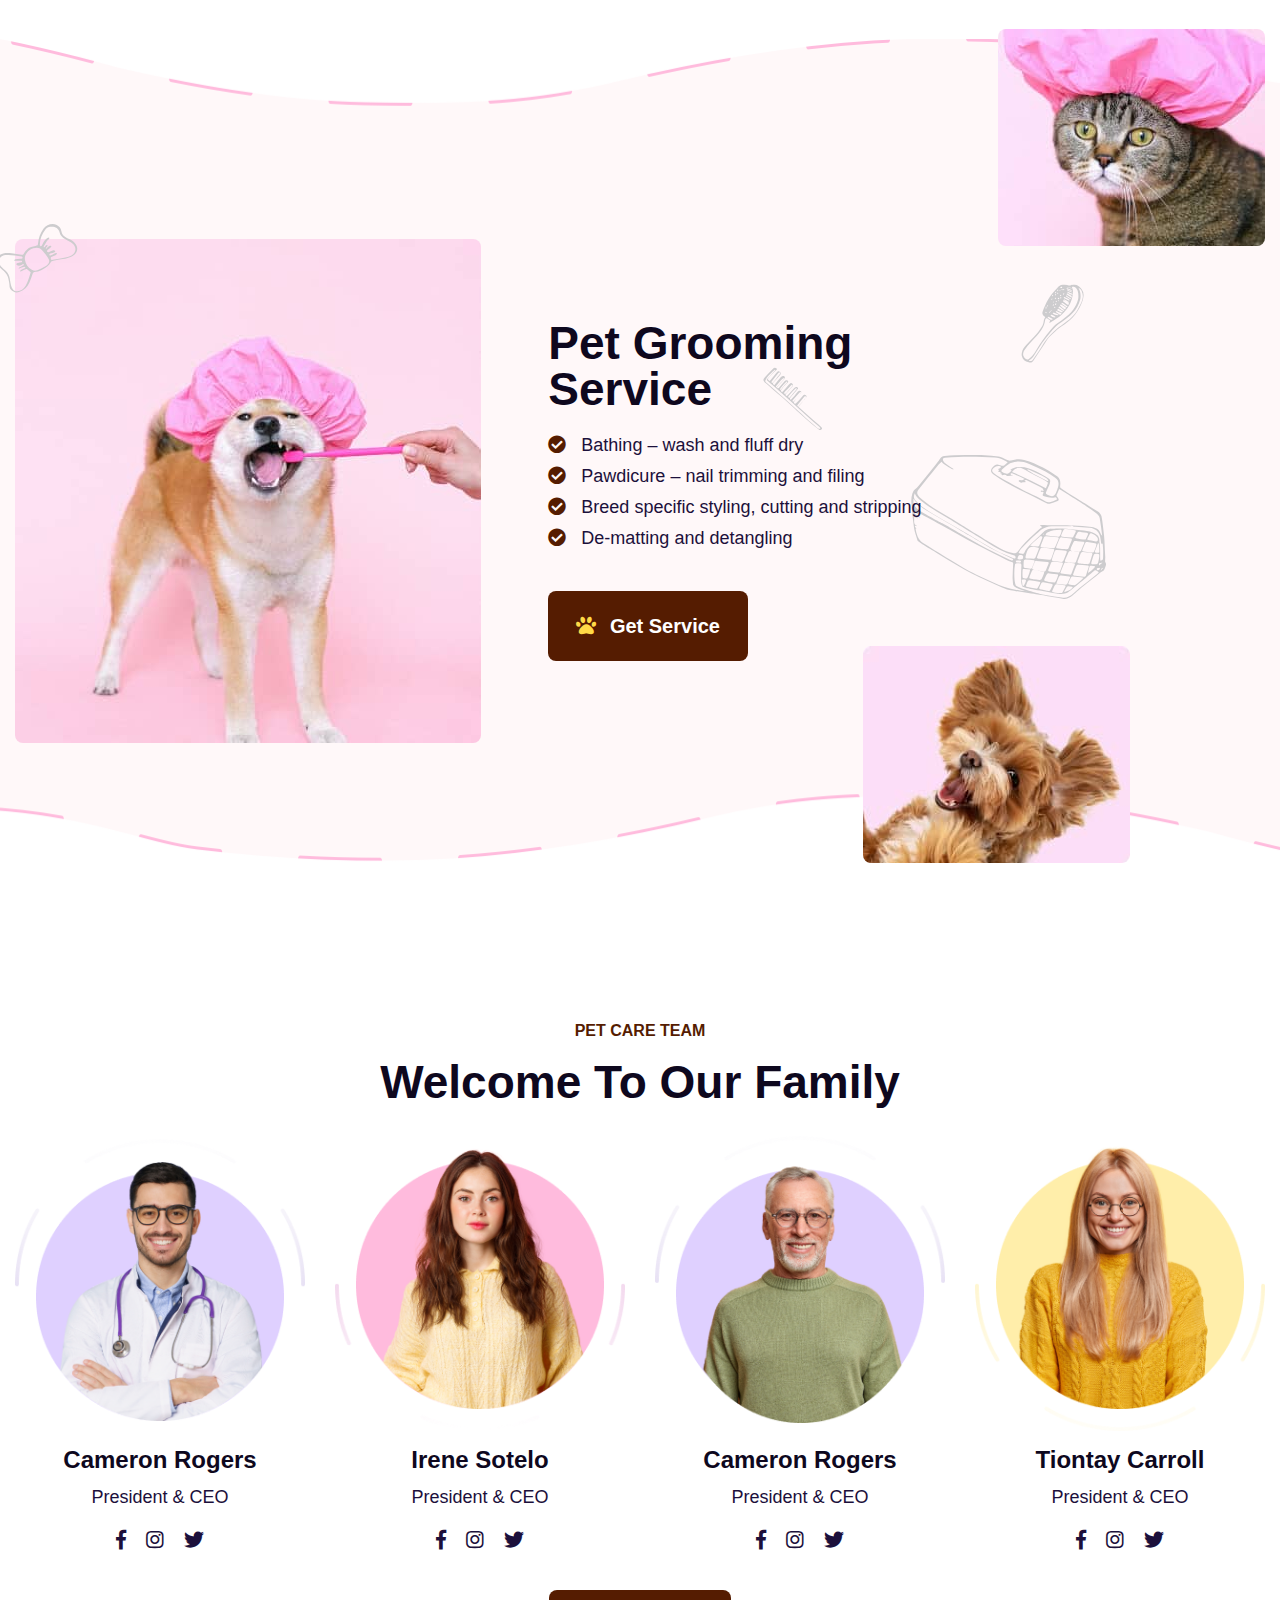
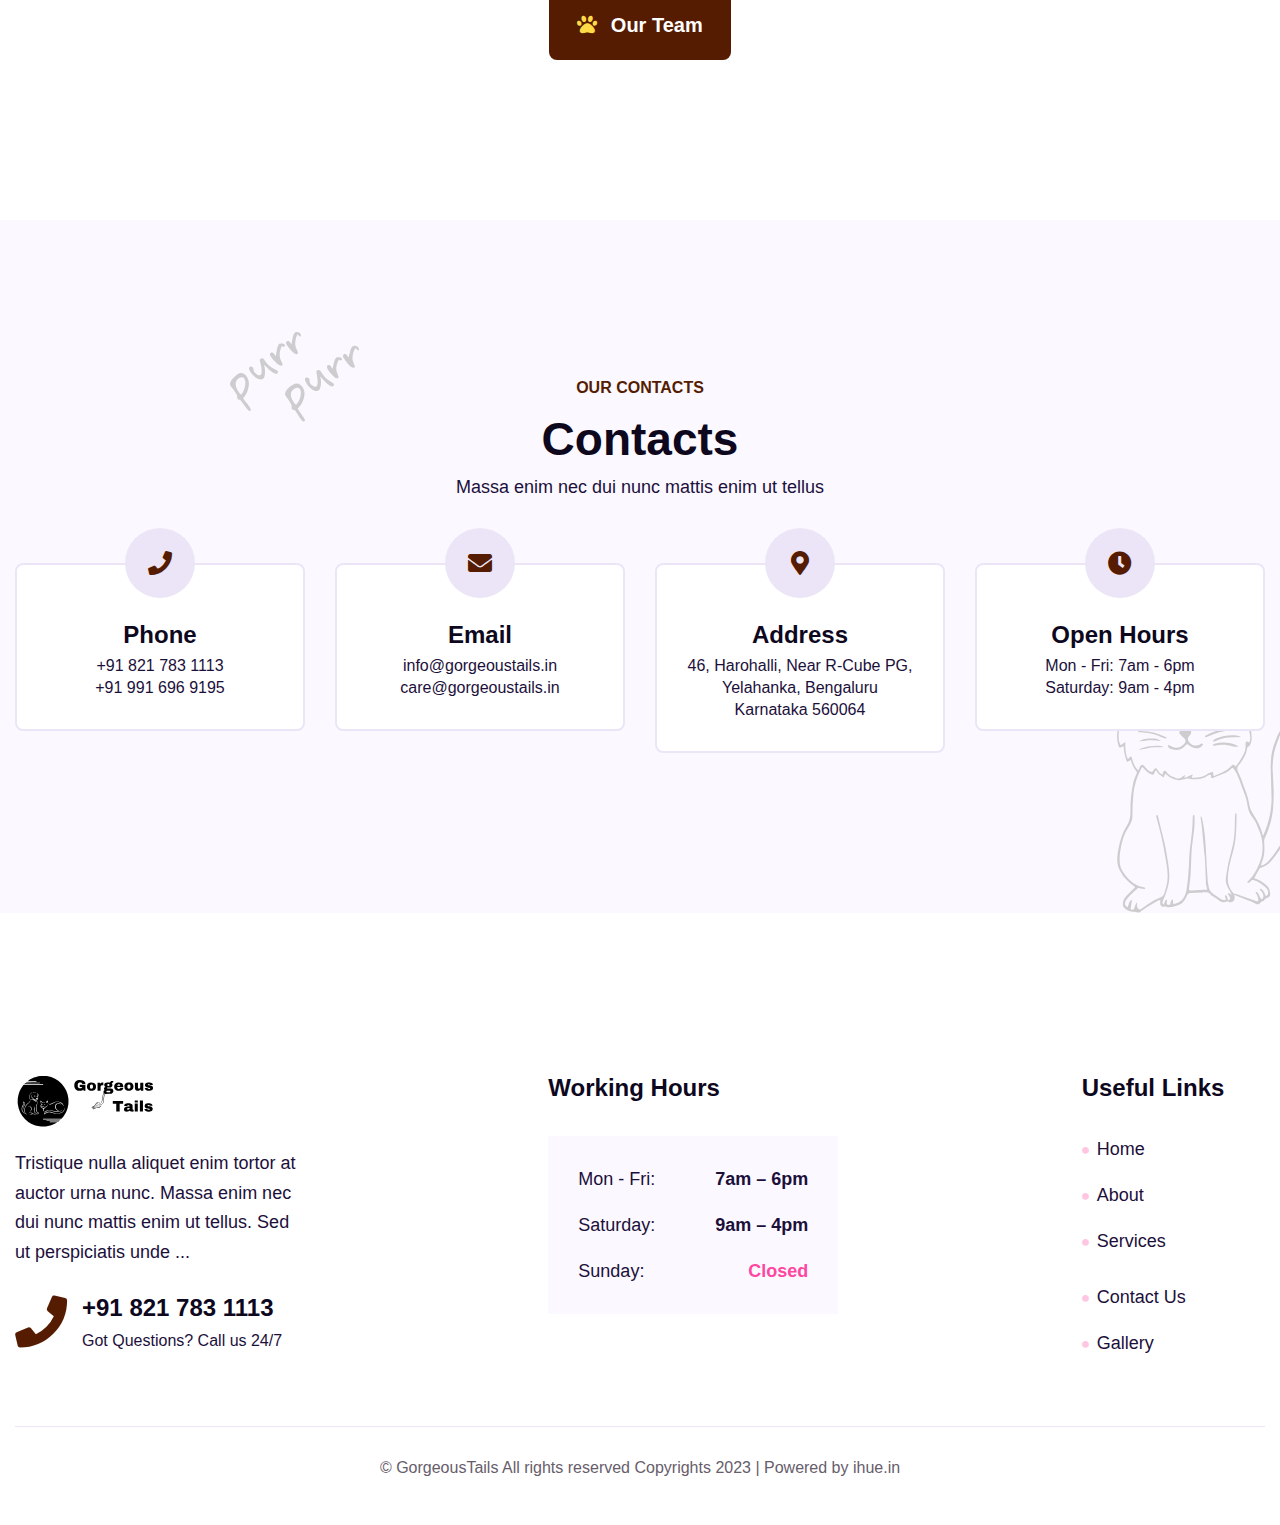
==== commit 37de42ed: "Added manage booking and full width for iframe" ====
--- a/index.html
+++ b/index.html
@@ -4,7 +4,7 @@
   <meta charset="utf-8">
   <meta name="viewport" content="width=device-width,initial-scale=1,shrink-to-fit=no">
   <meta http-equiv="x-ua-compatible" content="ie=edge">
-  <title>Home V1 - GorgeousTails – Pet Care Service </title>
+  <title>Home - GorgeousTails – Pet Care Service </title>
   <link rel="shortcut icon" href="assets/images/logo/favourite_icon.svg">
   <link rel="stylesheet" type="text/css" href="assets/css/all.css">
 </head>
@@ -721,7 +721,7 @@
       <div class="footer_bottom">
         <div class="container">
           <p class="copyrights_text text-center"> © GorgeousTails  All rights reserved
-            Copyrights 2022 | Powered by <a href="www.ihue.in">ihue.in</a></p>
+            Copyrights 2023 | Powered by <a href="https://ihue.in">ihue.in</a></p>
         </div>
       </div>
     </footer>
--- a/assets/css/all.css
+++ b/assets/css/all.css
@@ -25723,4 +25723,17 @@
 }
 a {
     color: #551c01;
+}
+
+@media only screen and (min-device-width: 300px){
+  .iframebox {
+    min-height: 680px;
+  }
+}
+
+
+@media only screen and (min-device-width: 768px){
+  .iframebox {
+    min-height: 780px;
+  }
 }